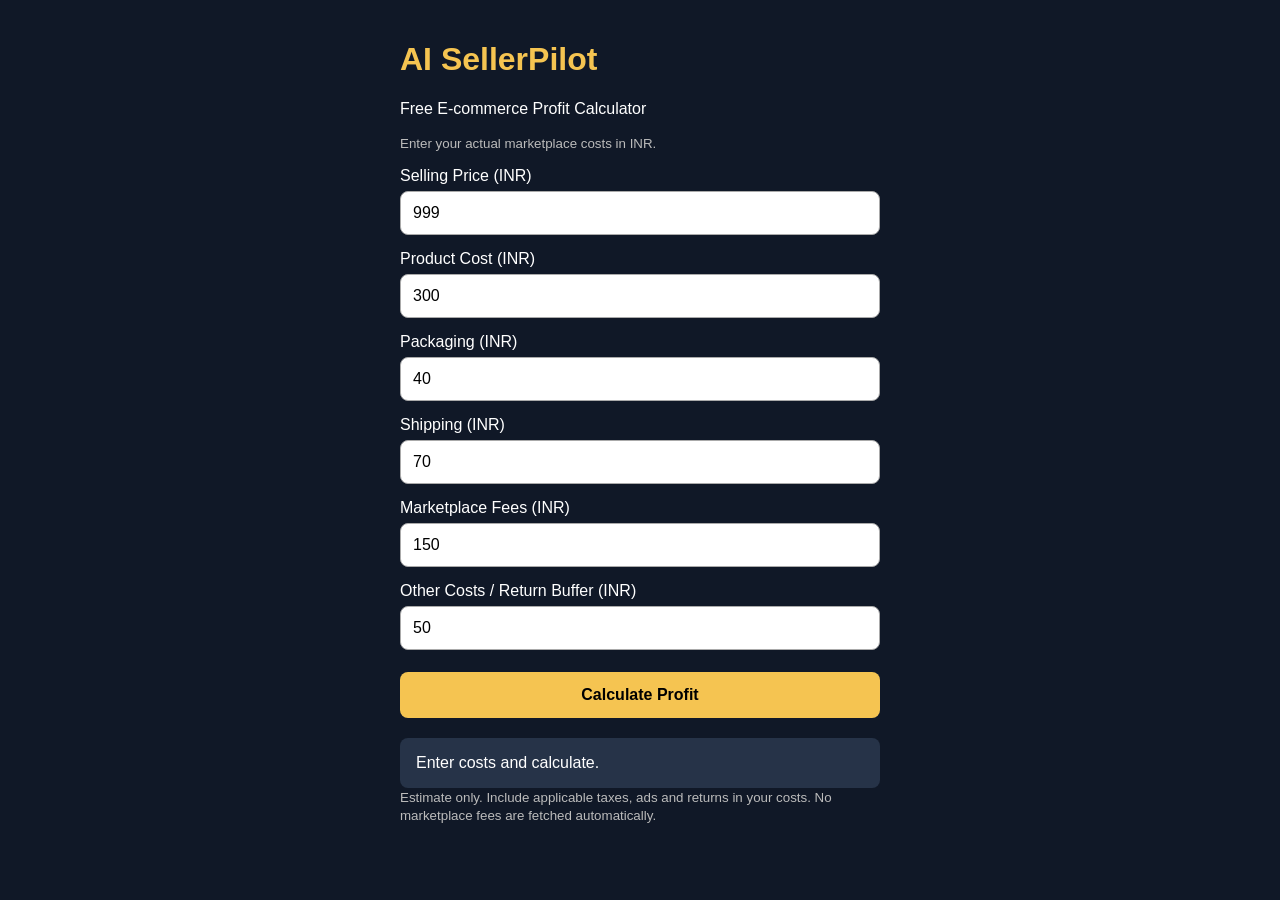
==== index.html @ 840f9409 "Add initial HTML structure for profit calculator" ====
<!DOCTYPE html>
<html lang="en">
<head>
<meta charset="UTF-8">
<meta name="viewport" content="width=device-width, initial-scale=1">
<title>AI SellerPilot - Profit Calculator</title>
<style>
body{font-family:Arial,sans-serif;background:#101827;color:white;margin:0;padding:20px}
main{max-width:480px;margin:auto}
h1{color:#f5c451}
label{display:block;margin-top:15px}
input{width:100%;box-sizing:border-box;padding:12px;margin-top:6px;border-radius:8px;border:1px solid #aaa;font-size:16px}
button{width:100%;padding:14px;margin-top:22px;background:#f5c451;border:0;border-radius:8px;font-weight:bold;font-size:16px}
#result{margin-top:20px;padding:16px;background:#263348;border-radius:8px}
small{color:#bbb}
</style>
</head>
<body>
<main>
<h1>AI SellerPilot</h1>
<p>Free E-commerce Profit Calculator</p>
<small>Enter your actual marketplace costs in INR.</small>
<label>Selling Price (INR)<input id="price" type="number" min="0" value="999"></label>
<label>Product Cost (INR)<input id="cost" type="number" min="0" value="300"></label>
<label>Packaging (INR)<input id="pack" type="number" min="0" value="40"></label>
<label>Shipping (INR)<input id="ship" type="number" min="0" value="70"></label>
<label>Marketplace Fees (INR)<input id="fees" type="number" min="0" value="150"></label>
<label>Other Costs / Return Buffer (INR)<input id="other" type="number" min="0" value="50"></label>
<button onclick="calculate()">Calculate Profit</button>
<div id="result" aria-live="polite">Enter costs and calculate.</div>
<small>Estimate only. Include applicable taxes, ads and returns in your costs. No marketplace fees are fetched automatically.</small>
</main>
<script>
function calculate(){
const ids=['price','cost','pack','ship','fees','other'];
const values=ids.map(id=>Number(document.getElementById(id).value));
if(values.some(v=>!Number.isFinite(v)||v<0)){
document.getElementById('result').textContent='Please enter valid non-negative amounts.';
return;
}
const [price,...costs]=values;
const expenses=costs.reduce((a,b)=>a+b,0);
const profit=price-expenses;
const margin=price>0?(profit/price)*100:0;
document.getElementById('result').textContent='Total Costs: Rs '+expenses.toFixed(2)+' | Net Profit: Rs '+profit.toFixed(2)+' | Margin: '+margin.toFixed(1)+'%';
}
</script>
</body>
</html>
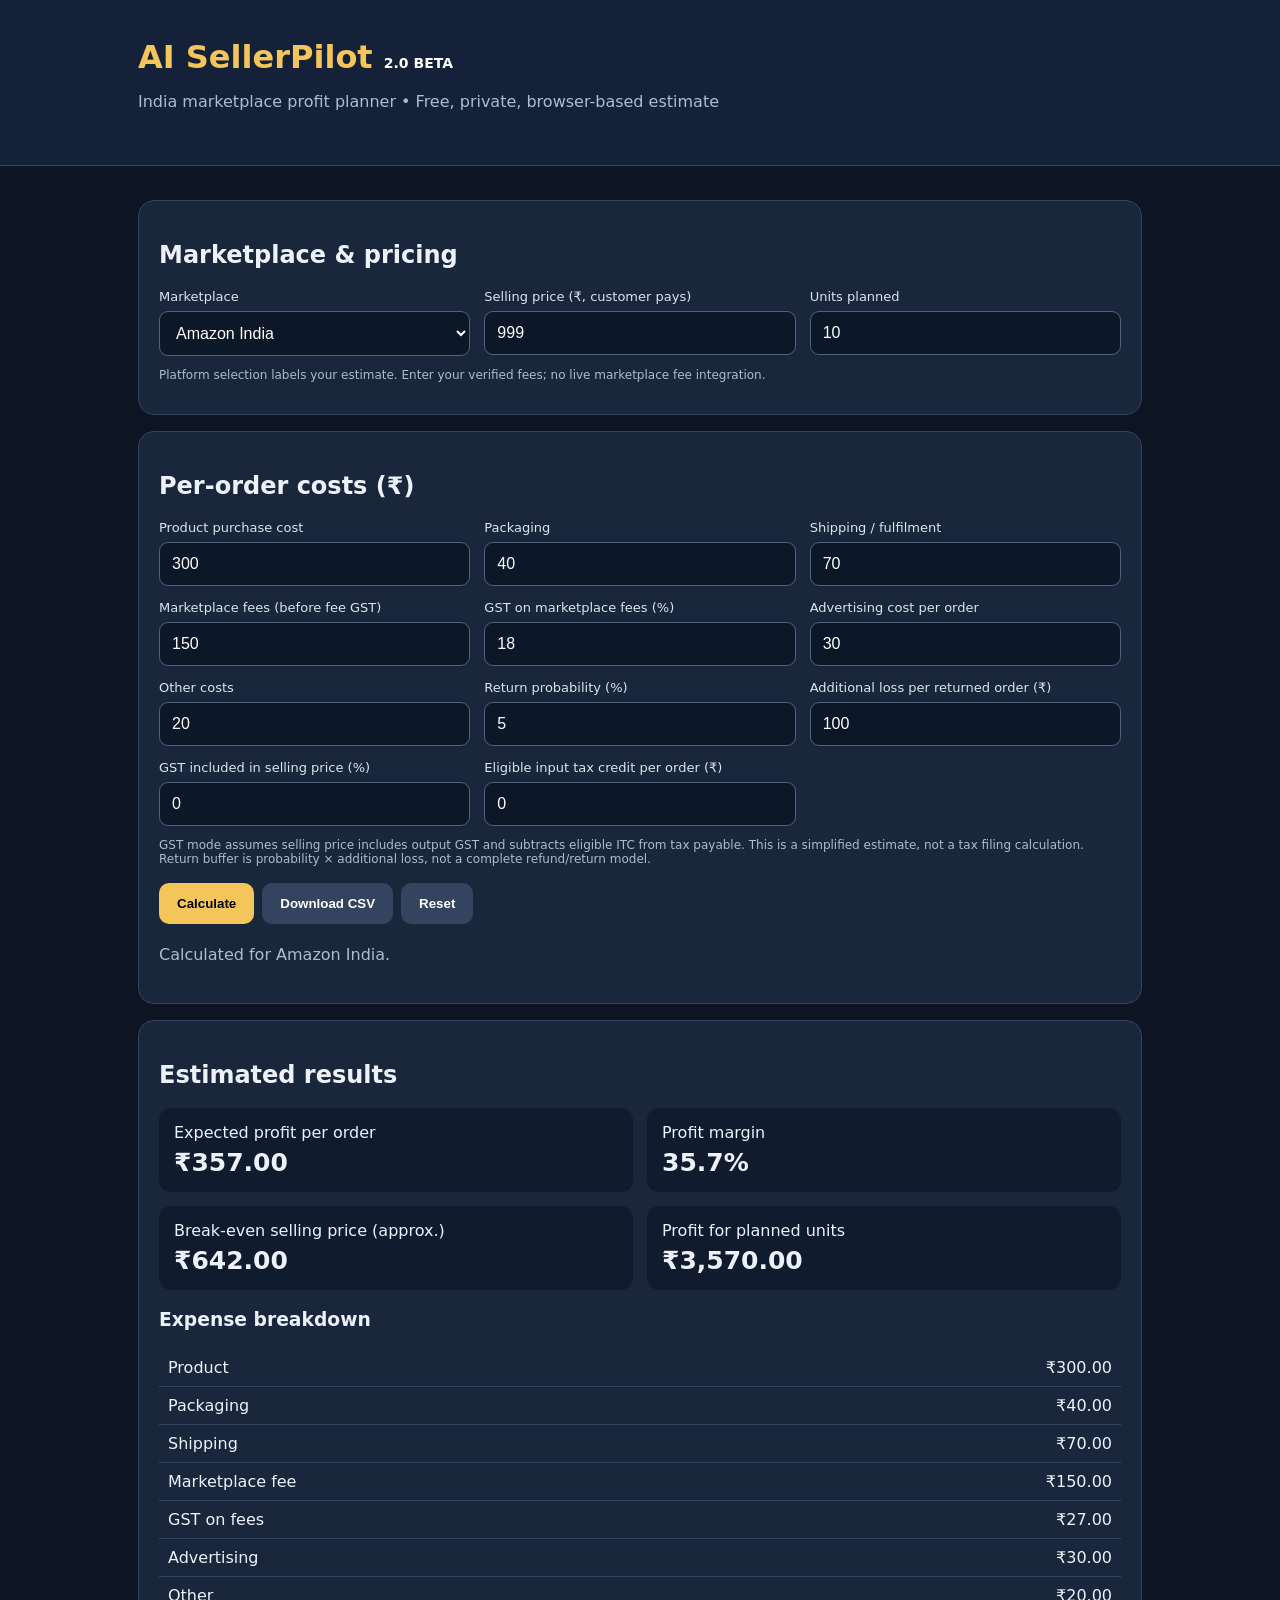
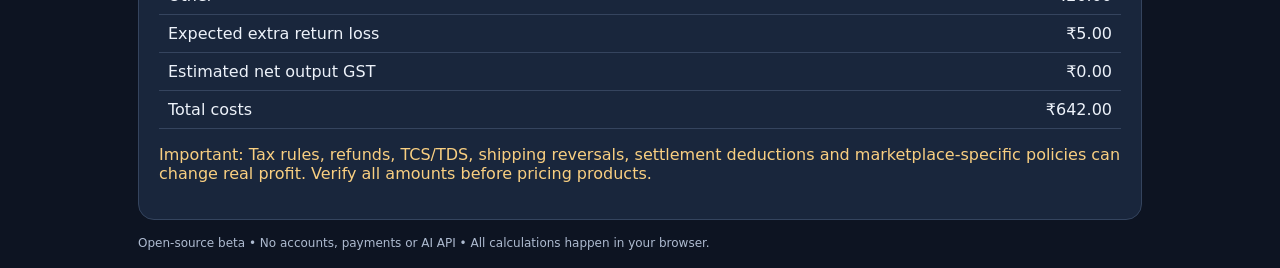
==== commit c934f370: "Add AI SellerPilot 2.0 beta" ====
--- a/index.html
+++ b/index.html
@@ -1,49 +1,7 @@
-<!DOCTYPE html>
-<html lang="en">
-<head>
-<meta charset="UTF-8">
-<meta name="viewport" content="width=device-width, initial-scale=1">
-<title>AI SellerPilot - Profit Calculator</title>
-<style>
-body{font-family:Arial,sans-serif;background:#101827;color:white;margin:0;padding:20px}
-main{max-width:480px;margin:auto}
-h1{color:#f5c451}
-label{display:block;margin-top:15px}
-input{width:100%;box-sizing:border-box;padding:12px;margin-top:6px;border-radius:8px;border:1px solid #aaa;font-size:16px}
-button{width:100%;padding:14px;margin-top:22px;background:#f5c451;border:0;border-radius:8px;font-weight:bold;font-size:16px}
-#result{margin-top:20px;padding:16px;background:#263348;border-radius:8px}
-small{color:#bbb}
-</style>
-</head>
-<body>
-<main>
-<h1>AI SellerPilot</h1>
-<p>Free E-commerce Profit Calculator</p>
-<small>Enter your actual marketplace costs in INR.</small>
-<label>Selling Price (INR)<input id="price" type="number" min="0" value="999"></label>
-<label>Product Cost (INR)<input id="cost" type="number" min="0" value="300"></label>
-<label>Packaging (INR)<input id="pack" type="number" min="0" value="40"></label>
-<label>Shipping (INR)<input id="ship" type="number" min="0" value="70"></label>
-<label>Marketplace Fees (INR)<input id="fees" type="number" min="0" value="150"></label>
-<label>Other Costs / Return Buffer (INR)<input id="other" type="number" min="0" value="50"></label>
-<button onclick="calculate()">Calculate Profit</button>
-<div id="result" aria-live="polite">Enter costs and calculate.</div>
-<small>Estimate only. Include applicable taxes, ads and returns in your costs. No marketplace fees are fetched automatically.</small>
-</main>
-<script>
-function calculate(){
-const ids=['price','cost','pack','ship','fees','other'];
-const values=ids.map(id=>Number(document.getElementById(id).value));
-if(values.some(v=>!Number.isFinite(v)||v<0)){
-document.getElementById('result').textContent='Please enter valid non-negative amounts.';
-return;
-}
-const [price,...costs]=values;
-const expenses=costs.reduce((a,b)=>a+b,0);
-const profit=price-expenses;
-const margin=price>0?(profit/price)*100:0;
-document.getElementById('result').textContent='Total Costs: Rs '+expenses.toFixed(2)+' | Net Profit: Rs '+profit.toFixed(2)+' | Margin: '+margin.toFixed(1)+'%';
-}
-</script>
-</body>
-</html>
+<!doctype html><html lang="en"><head><meta charset="utf-8"><meta name="viewport" content="width=device-width,initial-scale=1"><title>AI SellerPilot 2.0 Beta</title><style>:root{font-family:system-ui,Arial;background:#0d1422;color:#edf2fa}*{box-sizing:border-box}body{margin:0}header{background:#152139;border-bottom:1px solid #35445e;padding:20px}main{max-width:1040px;margin:auto;padding:18px}h1{margin:0;color:#f3c55a}p,small{color:#aebbd0}.grid{display:grid;grid-template-columns:repeat(2,minmax(0,1fr));gap:14px}.panel{background:#19263c;border:1px solid #34445e;border-radius:16px;padding:20px;margin:16px 0}.fields{display:grid;grid-template-columns:repeat(3,minmax(0,1fr));gap:14px}label{font-size:13px;color:#dce4f0}input,select{display:block;width:100%;padding:12px;margin-top:7px;border:1px solid #52627a;border-radius:9px;background:#0c1728;color:white;font-size:16px}button{background:#f3c55a;border:0;border-radius:10px;padding:13px 18px;font-weight:700;cursor:pointer;margin:5px 8px 5px 0}.secondary{background:#34445e;color:white}.metric{padding:15px;background:#101c2e;border-radius:12px}.metric strong{font-size:25px;display:block;margin-top:6px}.warn{color:#f9cf81}.muted{font-size:12px;color:#aebbd0}#status{min-height:22px}table{width:100%;border-collapse:collapse}td{padding:9px;border-bottom:1px solid #35445e}td:last-child{text-align:right}@media(max-width:720px){.fields,.grid{grid-template-columns:1fr}main{padding:12px}.panel{padding:15px}}</style></head><body><header><main><h1>AI SellerPilot <span style="font-size:14px;color:#fff">2.0 BETA</span></h1><p>India marketplace profit planner • Free, private, browser-based estimate</p></main></header><main><section class="panel"><h2>Marketplace & pricing</h2><div class="fields"><label>Marketplace<select id="market"><option>Amazon India</option><option>Flipkart</option><option>Meesho</option><option>Shopify / Own Store</option><option>Other</option></select></label><label>Selling price (₹, customer pays)<input id="price" type="number" min="0" step="0.01" value="999"></label><label>Units planned<input id="units" type="number" min="1" step="1" value="10"></label></div><p class="muted">Platform selection labels your estimate. Enter your verified fees; no live marketplace fee integration.</p></section><section class="panel"><h2>Per-order costs (₹)</h2><div class="fields"><label>Product purchase cost<input id="cost" type="number" min="0" value="300"></label><label>Packaging<input id="pack" type="number" min="0" value="40"></label><label>Shipping / fulfilment<input id="ship" type="number" min="0" value="70"></label><label>Marketplace fees (before fee GST)<input id="fees" type="number" min="0" value="150"></label><label>GST on marketplace fees (%)<input id="feeTax" type="number" min="0" max="100" value="18"></label><label>Advertising cost per order<input id="ads" type="number" min="0" value="30"></label><label>Other costs<input id="other" type="number" min="0" value="20"></label><label>Return probability (%)<input id="returnRate" type="number" min="0" max="100" value="5"></label><label>Additional loss per returned order (₹)<input id="returnLoss" type="number" min="0" value="100"></label><label>GST included in selling price (%)<input id="salesTax" type="number" min="0" max="100" value="0"></label><label>Eligible input tax credit per order (₹)<input id="itc" type="number" min="0" value="0"></label></div><p class="muted">GST mode assumes selling price includes output GST and subtracts eligible ITC from tax payable. This is a simplified estimate, not a tax filing calculation. Return buffer is probability × additional loss, not a complete refund/return model.</p><button id="calc">Calculate</button><button id="csv" class="secondary">Download CSV</button><button id="reset" class="secondary">Reset</button><p id="status" role="status"></p></section><section class="panel"><h2>Estimated results</h2><div class="grid"><div class="metric">Expected profit per order<strong id="profit">—</strong></div><div class="metric">Profit margin<strong id="margin">—</strong></div><div class="metric">Break-even selling price (approx.)<strong id="breakEven">—</strong></div><div class="metric">Profit for planned units<strong id="total">—</strong></div></div><h3>Expense breakdown</h3><table id="details"></table><p class="warn">Important: Tax rules, refunds, TCS/TDS, shipping reversals, settlement deductions and marketplace-specific policies can change real profit. Verify all amounts before pricing products.</p></section><footer class="muted">Open-source beta • No accounts, payments or AI API • All calculations happen in your browser.</footer></main><script>
+const ids=['price','units','cost','pack','ship','fees','feeTax','ads','other','returnRate','returnLoss','salesTax','itc'];let latest=null;
+const rupee=n=>'₹'+n.toLocaleString('en-IN',{minimumFractionDigits:2,maximumFractionDigits:2});
+function calculate(){let v={};for(const id of ids){const el=document.getElementById(id);if(el.value.trim()===''){return error('Fill all fields.')}v[id]=Number(el.value);if(!Number.isFinite(v[id])||v[id]<0){return error('Enter valid non-negative numbers.')}}if(!Number.isInteger(v.units)||v.units<1)return error('Units must be a whole number of at least 1.');for(const id of ['feeTax','returnRate','salesTax'])if(v[id]>100)return error('Percentages cannot exceed 100.');const platform=document.getElementById('market').value;const feeGST=v.fees*v.feeTax/100;const expectedReturn=v.returnRate*v.returnLoss/100;const outputGST=v.price*v.salesTax/(100+v.salesTax);const netTax=Math.max(0,outputGST-v.itc);const expenses=v.cost+v.pack+v.ship+v.fees+feeGST+v.ads+v.other+expectedReturn+netTax;const profit=v.price-expenses;const margin=v.price>0?profit/v.price*100:0;const fixed=v.cost+v.pack+v.ship+v.fees+feeGST+v.ads+v.other+expectedReturn;const netTaxRate=v.salesTax/(100+v.salesTax);const breakEven=Math.max(0,(fixed-v.itc)/(1-netTaxRate));latest={platform,...v,feeGST,expectedReturn,outputGST,netTax,expenses,profit,margin,breakEven,totalProfit:profit*v.units};document.getElementById('profit').textContent=rupee(profit);document.getElementById('margin').textContent=margin.toFixed(1)+'%';document.getElementById('breakEven').textContent=rupee(breakEven);document.getElementById('total').textContent=rupee(profit*v.units);const rows=[['Product',v.cost],['Packaging',v.pack],['Shipping',v.ship],['Marketplace fee',v.fees],['GST on fees',feeGST],['Advertising',v.ads],['Other',v.other],['Expected extra return loss',expectedReturn],['Estimated net output GST',netTax],['Total costs',expenses]];document.getElementById('details').innerHTML=rows.map(([name,num])=>'<tr><td>'+name+'</td><td>'+rupee(num)+'</td></tr>').join('');document.getElementById('status').textContent='Calculated for '+platform+'.';}
+function error(msg){latest=null;document.getElementById('status').textContent=msg;for(const id of ['profit','margin','breakEven','total'])document.getElementById(id).textContent='—';document.getElementById('details').innerHTML='';}
+document.getElementById('calc').onclick=calculate;document.getElementById('csv').onclick=()=>{if(!latest)calculate();if(!latest)return;const rows=[['Metric','Value'],...Object.entries(latest).map(([k,v])=>[k,v])];const csv=rows.map(r=>r.map(x=>'"'+String(x).replaceAll('"','""')+'"').join(',')).join('\r\n');const url=URL.createObjectURL(new Blob([csv],{type:'text/csv;charset=utf-8'}));const a=document.createElement('a');a.href=url;a.download='sellerpilot-profit-estimate.csv';a.click();URL.revokeObjectURL(url)};document.getElementById('reset').onclick=()=>location.reload();calculate();
+</script></body></html>
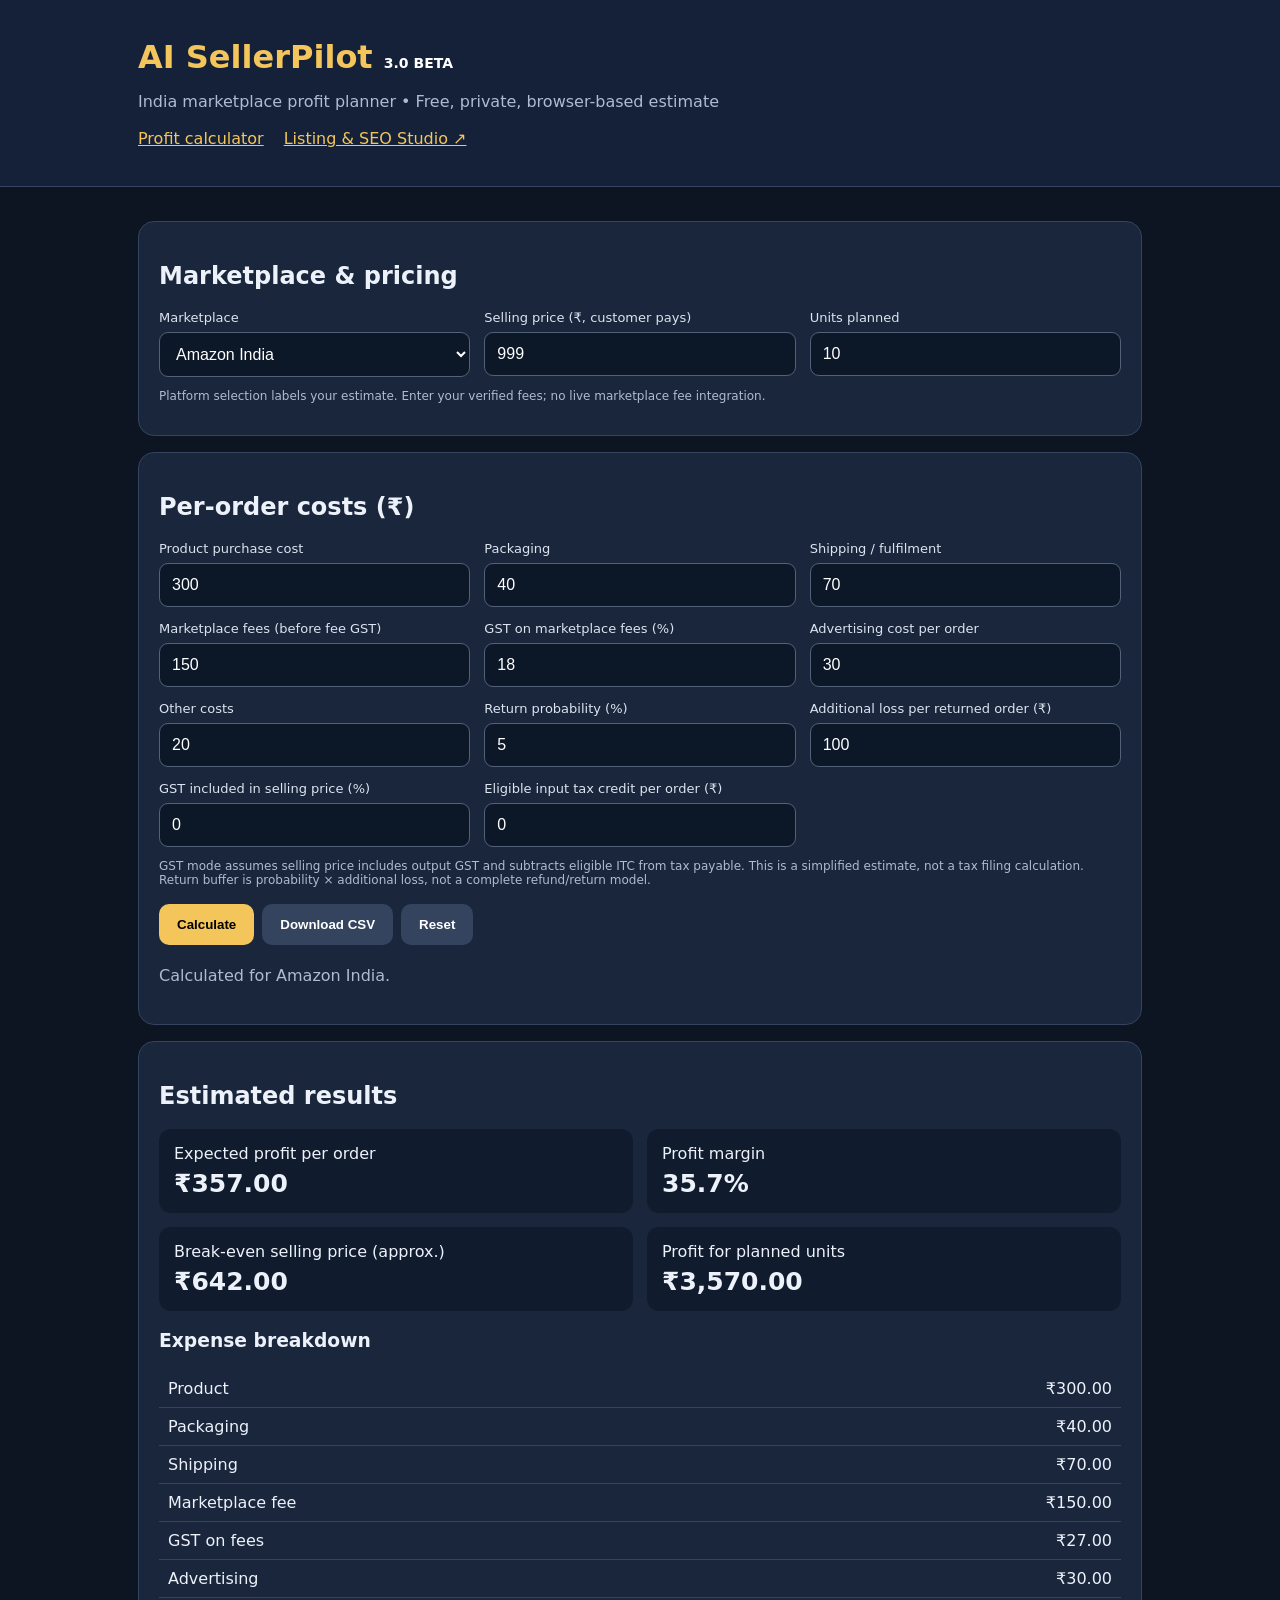
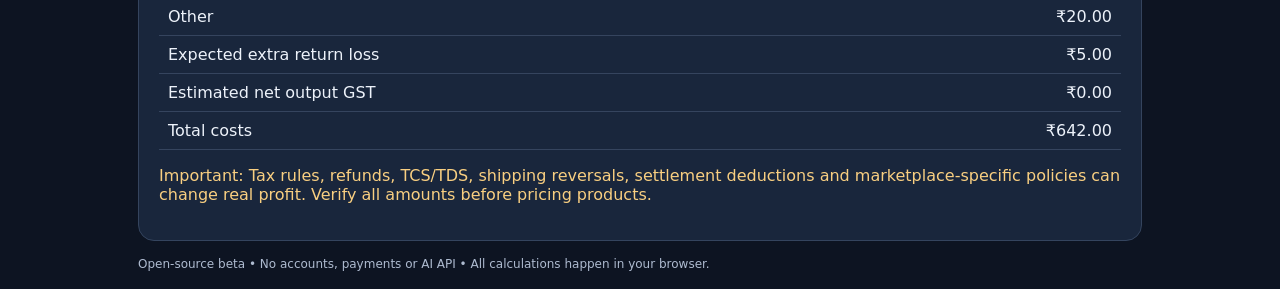
==== commit 6c06c301: "Complete Version 3.0 Listing Studio and fix profit planner Add template-based Amazon India, Flipkart" ====
--- a/index.html
+++ b/index.html
@@ -1,7 +1,7 @@
-<!doctype html><html lang="en"><head><meta charset="utf-8"><meta name="viewport" content="width=device-width,initial-scale=1"><title>AI SellerPilot 2.0 Beta</title><style>:root{font-family:system-ui,Arial;background:#0d1422;color:#edf2fa}*{box-sizing:border-box}body{margin:0}header{background:#152139;border-bottom:1px solid #35445e;padding:20px}main{max-width:1040px;margin:auto;padding:18px}h1{margin:0;color:#f3c55a}p,small{color:#aebbd0}.grid{display:grid;grid-template-columns:repeat(2,minmax(0,1fr));gap:14px}.panel{background:#19263c;border:1px solid #34445e;border-radius:16px;padding:20px;margin:16px 0}.fields{display:grid;grid-template-columns:repeat(3,minmax(0,1fr));gap:14px}label{font-size:13px;color:#dce4f0}input,select{display:block;width:100%;padding:12px;margin-top:7px;border:1px solid #52627a;border-radius:9px;background:#0c1728;color:white;font-size:16px}button{background:#f3c55a;border:0;border-radius:10px;padding:13px 18px;font-weight:700;cursor:pointer;margin:5px 8px 5px 0}.secondary{background:#34445e;color:white}.metric{padding:15px;background:#101c2e;border-radius:12px}.metric strong{font-size:25px;display:block;margin-top:6px}.warn{color:#f9cf81}.muted{font-size:12px;color:#aebbd0}#status{min-height:22px}table{width:100%;border-collapse:collapse}td{padding:9px;border-bottom:1px solid #35445e}td:last-child{text-align:right}@media(max-width:720px){.fields,.grid{grid-template-columns:1fr}main{padding:12px}.panel{padding:15px}}</style></head><body><header><main><h1>AI SellerPilot <span style="font-size:14px;color:#fff">2.0 BETA</span></h1><p>India marketplace profit planner • Free, private, browser-based estimate</p></main></header><main><section class="panel"><h2>Marketplace & pricing</h2><div class="fields"><label>Marketplace<select id="market"><option>Amazon India</option><option>Flipkart</option><option>Meesho</option><option>Shopify / Own Store</option><option>Other</option></select></label><label>Selling price (₹, customer pays)<input id="price" type="number" min="0" step="0.01" value="999"></label><label>Units planned<input id="units" type="number" min="1" step="1" value="10"></label></div><p class="muted">Platform selection labels your estimate. Enter your verified fees; no live marketplace fee integration.</p></section><section class="panel"><h2>Per-order costs (₹)</h2><div class="fields"><label>Product purchase cost<input id="cost" type="number" min="0" value="300"></label><label>Packaging<input id="pack" type="number" min="0" value="40"></label><label>Shipping / fulfilment<input id="ship" type="number" min="0" value="70"></label><label>Marketplace fees (before fee GST)<input id="fees" type="number" min="0" value="150"></label><label>GST on marketplace fees (%)<input id="feeTax" type="number" min="0" max="100" value="18"></label><label>Advertising cost per order<input id="ads" type="number" min="0" value="30"></label><label>Other costs<input id="other" type="number" min="0" value="20"></label><label>Return probability (%)<input id="returnRate" type="number" min="0" max="100" value="5"></label><label>Additional loss per returned order (₹)<input id="returnLoss" type="number" min="0" value="100"></label><label>GST included in selling price (%)<input id="salesTax" type="number" min="0" max="100" value="0"></label><label>Eligible input tax credit per order (₹)<input id="itc" type="number" min="0" value="0"></label></div><p class="muted">GST mode assumes selling price includes output GST and subtracts eligible ITC from tax payable. This is a simplified estimate, not a tax filing calculation. Return buffer is probability × additional loss, not a complete refund/return model.</p><button id="calc">Calculate</button><button id="csv" class="secondary">Download CSV</button><button id="reset" class="secondary">Reset</button><p id="status" role="status"></p></section><section class="panel"><h2>Estimated results</h2><div class="grid"><div class="metric">Expected profit per order<strong id="profit">—</strong></div><div class="metric">Profit margin<strong id="margin">—</strong></div><div class="metric">Break-even selling price (approx.)<strong id="breakEven">—</strong></div><div class="metric">Profit for planned units<strong id="total">—</strong></div></div><h3>Expense breakdown</h3><table id="details"></table><p class="warn">Important: Tax rules, refunds, TCS/TDS, shipping reversals, settlement deductions and marketplace-specific policies can change real profit. Verify all amounts before pricing products.</p></section><footer class="muted">Open-source beta • No accounts, payments or AI API • All calculations happen in your browser.</footer></main><script>
+<!doctype html><html lang="en"><head><meta charset="utf-8"><meta name="viewport" content="width=device-width,initial-scale=1"><title>AI SellerPilot 3.0 • Profit Planner</title><style>:root{font-family:system-ui,Arial;background:#0d1422;color:#edf2fa}*{box-sizing:border-box}body{margin:0}header{background:#152139;border-bottom:1px solid #35445e;padding:20px}main{max-width:1040px;margin:auto;padding:18px}h1{margin:0;color:#f3c55a}p,small{color:#aebbd0}.grid{display:grid;grid-template-columns:repeat(2,minmax(0,1fr));gap:14px}.panel{background:#19263c;border:1px solid #34445e;border-radius:16px;padding:20px;margin:16px 0}.fields{display:grid;grid-template-columns:repeat(3,minmax(0,1fr));gap:14px}label{font-size:13px;color:#dce4f0}input,select{display:block;width:100%;padding:12px;margin-top:7px;border:1px solid #52627a;border-radius:9px;background:#0c1728;color:white;font-size:16px}button{background:#f3c55a;border:0;border-radius:10px;padding:13px 18px;font-weight:700;cursor:pointer;margin:5px 8px 5px 0}.secondary{background:#34445e;color:white}.metric{padding:15px;background:#101c2e;border-radius:12px}.metric strong{font-size:25px;display:block;margin-top:6px}.warn{color:#f9cf81}.muted{font-size:12px;color:#aebbd0}#status{min-height:22px}table{width:100%;border-collapse:collapse}td{padding:9px;border-bottom:1px solid #35445e}td:last-child{text-align:right}@media(max-width:720px){.fields,.grid{grid-template-columns:1fr}main{padding:12px}.panel{padding:15px}}a{color:#f3c55a}.workspace-nav{display:flex;gap:20px;flex-wrap:wrap;margin-top:18px}input:focus-visible,button:focus-visible,a:focus-visible,select:focus-visible{outline:3px solid #85bbff;outline-offset:3px}.metric strong{overflow-wrap:anywhere}</style></head><body><header><main><h1>AI SellerPilot <span style="font-size:14px;color:#fff">3.0 BETA</span></h1><p>India marketplace profit planner • Free, private, browser-based estimate</p><nav class="workspace-nav" aria-label="Main navigation"><a href="index.html" aria-current="page">Profit calculator</a><a href="listing.html">Listing & SEO Studio ↗</a></nav></main></header><main><section class="panel"><h2>Marketplace & pricing</h2><div class="fields"><label>Marketplace<select id="market"><option>Amazon India</option><option>Flipkart</option><option>Meesho</option><option>Shopify / Own Store</option><option>Other</option></select></label><label>Selling price (₹, customer pays)<input id="price" type="number" min="0" step="0.01" value="999"></label><label>Units planned<input id="units" type="number" min="1" step="1" value="10"></label></div><p class="muted">Platform selection labels your estimate. Enter your verified fees; no live marketplace fee integration.</p></section><section class="panel"><h2>Per-order costs (₹)</h2><div class="fields"><label>Product purchase cost<input id="cost" type="number" min="0" value="300"></label><label>Packaging<input id="pack" type="number" min="0" value="40"></label><label>Shipping / fulfilment<input id="ship" type="number" min="0" value="70"></label><label>Marketplace fees (before fee GST)<input id="fees" type="number" min="0" value="150"></label><label>GST on marketplace fees (%)<input id="feeTax" type="number" min="0" max="100" value="18"></label><label>Advertising cost per order<input id="ads" type="number" min="0" value="30"></label><label>Other costs<input id="other" type="number" min="0" value="20"></label><label>Return probability (%)<input id="returnRate" type="number" min="0" max="100" value="5"></label><label>Additional loss per returned order (₹)<input id="returnLoss" type="number" min="0" value="100"></label><label>GST included in selling price (%)<input id="salesTax" type="number" min="0" max="100" value="0"></label><label>Eligible input tax credit per order (₹)<input id="itc" type="number" min="0" value="0"></label></div><p class="muted">GST mode assumes selling price includes output GST and subtracts eligible ITC from tax payable. This is a simplified estimate, not a tax filing calculation. Return buffer is probability × additional loss, not a complete refund/return model.</p><button id="calc">Calculate</button><button id="csv" class="secondary">Download CSV</button><button id="reset" class="secondary">Reset</button><p id="status" role="status"></p></section><section class="panel"><h2>Estimated results</h2><div class="grid"><div class="metric">Expected profit per order<strong id="profit">—</strong></div><div class="metric">Profit margin<strong id="margin">—</strong></div><div class="metric">Break-even selling price (approx.)<strong id="breakEven">—</strong></div><div class="metric">Profit for planned units<strong id="total">—</strong></div></div><h3>Expense breakdown</h3><table id="details"></table><p class="warn">Important: Tax rules, refunds, TCS/TDS, shipping reversals, settlement deductions and marketplace-specific policies can change real profit. Verify all amounts before pricing products.</p></section><footer class="muted">Open-source beta • No accounts, payments or AI API • All calculations happen in your browser.</footer></main><script>
 const ids=['price','units','cost','pack','ship','fees','feeTax','ads','other','returnRate','returnLoss','salesTax','itc'];let latest=null;
 const rupee=n=>'₹'+n.toLocaleString('en-IN',{minimumFractionDigits:2,maximumFractionDigits:2});
-function calculate(){let v={};for(const id of ids){const el=document.getElementById(id);if(el.value.trim()===''){return error('Fill all fields.')}v[id]=Number(el.value);if(!Number.isFinite(v[id])||v[id]<0){return error('Enter valid non-negative numbers.')}}if(!Number.isInteger(v.units)||v.units<1)return error('Units must be a whole number of at least 1.');for(const id of ['feeTax','returnRate','salesTax'])if(v[id]>100)return error('Percentages cannot exceed 100.');const platform=document.getElementById('market').value;const feeGST=v.fees*v.feeTax/100;const expectedReturn=v.returnRate*v.returnLoss/100;const outputGST=v.price*v.salesTax/(100+v.salesTax);const netTax=Math.max(0,outputGST-v.itc);const expenses=v.cost+v.pack+v.ship+v.fees+feeGST+v.ads+v.other+expectedReturn+netTax;const profit=v.price-expenses;const margin=v.price>0?profit/v.price*100:0;const fixed=v.cost+v.pack+v.ship+v.fees+feeGST+v.ads+v.other+expectedReturn;const netTaxRate=v.salesTax/(100+v.salesTax);const breakEven=Math.max(0,(fixed-v.itc)/(1-netTaxRate));latest={platform,...v,feeGST,expectedReturn,outputGST,netTax,expenses,profit,margin,breakEven,totalProfit:profit*v.units};document.getElementById('profit').textContent=rupee(profit);document.getElementById('margin').textContent=margin.toFixed(1)+'%';document.getElementById('breakEven').textContent=rupee(breakEven);document.getElementById('total').textContent=rupee(profit*v.units);const rows=[['Product',v.cost],['Packaging',v.pack],['Shipping',v.ship],['Marketplace fee',v.fees],['GST on fees',feeGST],['Advertising',v.ads],['Other',v.other],['Expected extra return loss',expectedReturn],['Estimated net output GST',netTax],['Total costs',expenses]];document.getElementById('details').innerHTML=rows.map(([name,num])=>'<tr><td>'+name+'</td><td>'+rupee(num)+'</td></tr>').join('');document.getElementById('status').textContent='Calculated for '+platform+'.';}
+function calculate(){let v={};for(const id of ids){const el=document.getElementById(id);if(el.value.trim()===''){return error('Fill all fields.')}v[id]=Number(el.value);if(!Number.isFinite(v[id])||v[id]<0||v[id]>1e12){return error('Enter valid non-negative numbers, at most 1 trillion.')}}if(!Number.isInteger(v.units)||v.units<1)return error('Units must be a whole number of at least 1.');for(const id of ['feeTax','returnRate','salesTax'])if(v[id]>100)return error('Percentages cannot exceed 100.');const platform=document.getElementById('market').value;const feeGST=v.fees*v.feeTax/100;const expectedReturn=v.returnRate*v.returnLoss/100;const outputGST=v.price*v.salesTax/(100+v.salesTax);const netTax=Math.max(0,outputGST-v.itc);const expenses=v.cost+v.pack+v.ship+v.fees+feeGST+v.ads+v.other+expectedReturn+netTax;const profit=v.price-expenses;const margin=v.price>0?profit/v.price*100:0;const fixed=v.cost+v.pack+v.ship+v.fees+feeGST+v.ads+v.other+expectedReturn;const netTaxRate=v.salesTax/(100+v.salesTax);const breakEven=Math.max(fixed,(fixed-v.itc)/(1-netTaxRate));latest={platform,...v,feeGST,expectedReturn,outputGST,netTax,expenses,profit,margin,breakEven,totalProfit:profit*v.units};document.getElementById('profit').textContent=rupee(profit);document.getElementById('margin').textContent=margin.toFixed(1)+'%';document.getElementById('breakEven').textContent=rupee(breakEven);document.getElementById('total').textContent=rupee(profit*v.units);const rows=[['Product',v.cost],['Packaging',v.pack],['Shipping',v.ship],['Marketplace fee',v.fees],['GST on fees',feeGST],['Advertising',v.ads],['Other',v.other],['Expected extra return loss',expectedReturn],['Estimated net output GST',netTax],['Total costs',expenses]];document.getElementById('details').innerHTML=rows.map(([name,num])=>'<tr><td>'+name+'</td><td>'+rupee(num)+'</td></tr>').join('');document.getElementById('status').textContent='Calculated for '+platform+'.';}
 function error(msg){latest=null;document.getElementById('status').textContent=msg;for(const id of ['profit','margin','breakEven','total'])document.getElementById(id).textContent='—';document.getElementById('details').innerHTML='';}
-document.getElementById('calc').onclick=calculate;document.getElementById('csv').onclick=()=>{if(!latest)calculate();if(!latest)return;const rows=[['Metric','Value'],...Object.entries(latest).map(([k,v])=>[k,v])];const csv=rows.map(r=>r.map(x=>'"'+String(x).replaceAll('"','""')+'"').join(',')).join('\r\n');const url=URL.createObjectURL(new Blob([csv],{type:'text/csv;charset=utf-8'}));const a=document.createElement('a');a.href=url;a.download='sellerpilot-profit-estimate.csv';a.click();URL.revokeObjectURL(url)};document.getElementById('reset').onclick=()=>location.reload();calculate();
+for(const id of [...ids,'market'])document.getElementById(id).addEventListener('input',()=>error('Inputs changed. Calculate again.'));document.getElementById('calc').onclick=calculate;document.getElementById('csv').onclick=()=>{calculate();if(!latest)return;const rows=[['Metric','Value'],...Object.entries(latest).map(([k,v])=>[k,v])];const csv=rows.map(r=>r.map(x=>'"'+String(x).replaceAll('"','""')+'"').join(',')).join('\r\n');const url=URL.createObjectURL(new Blob([csv],{type:'text/csv;charset=utf-8'}));const a=document.createElement('a');a.href=url;a.download='sellerpilot-profit-estimate.csv';a.click();setTimeout(()=>URL.revokeObjectURL(url),1000)};document.getElementById('reset').onclick=()=>location.reload();calculate();
 </script></body></html>
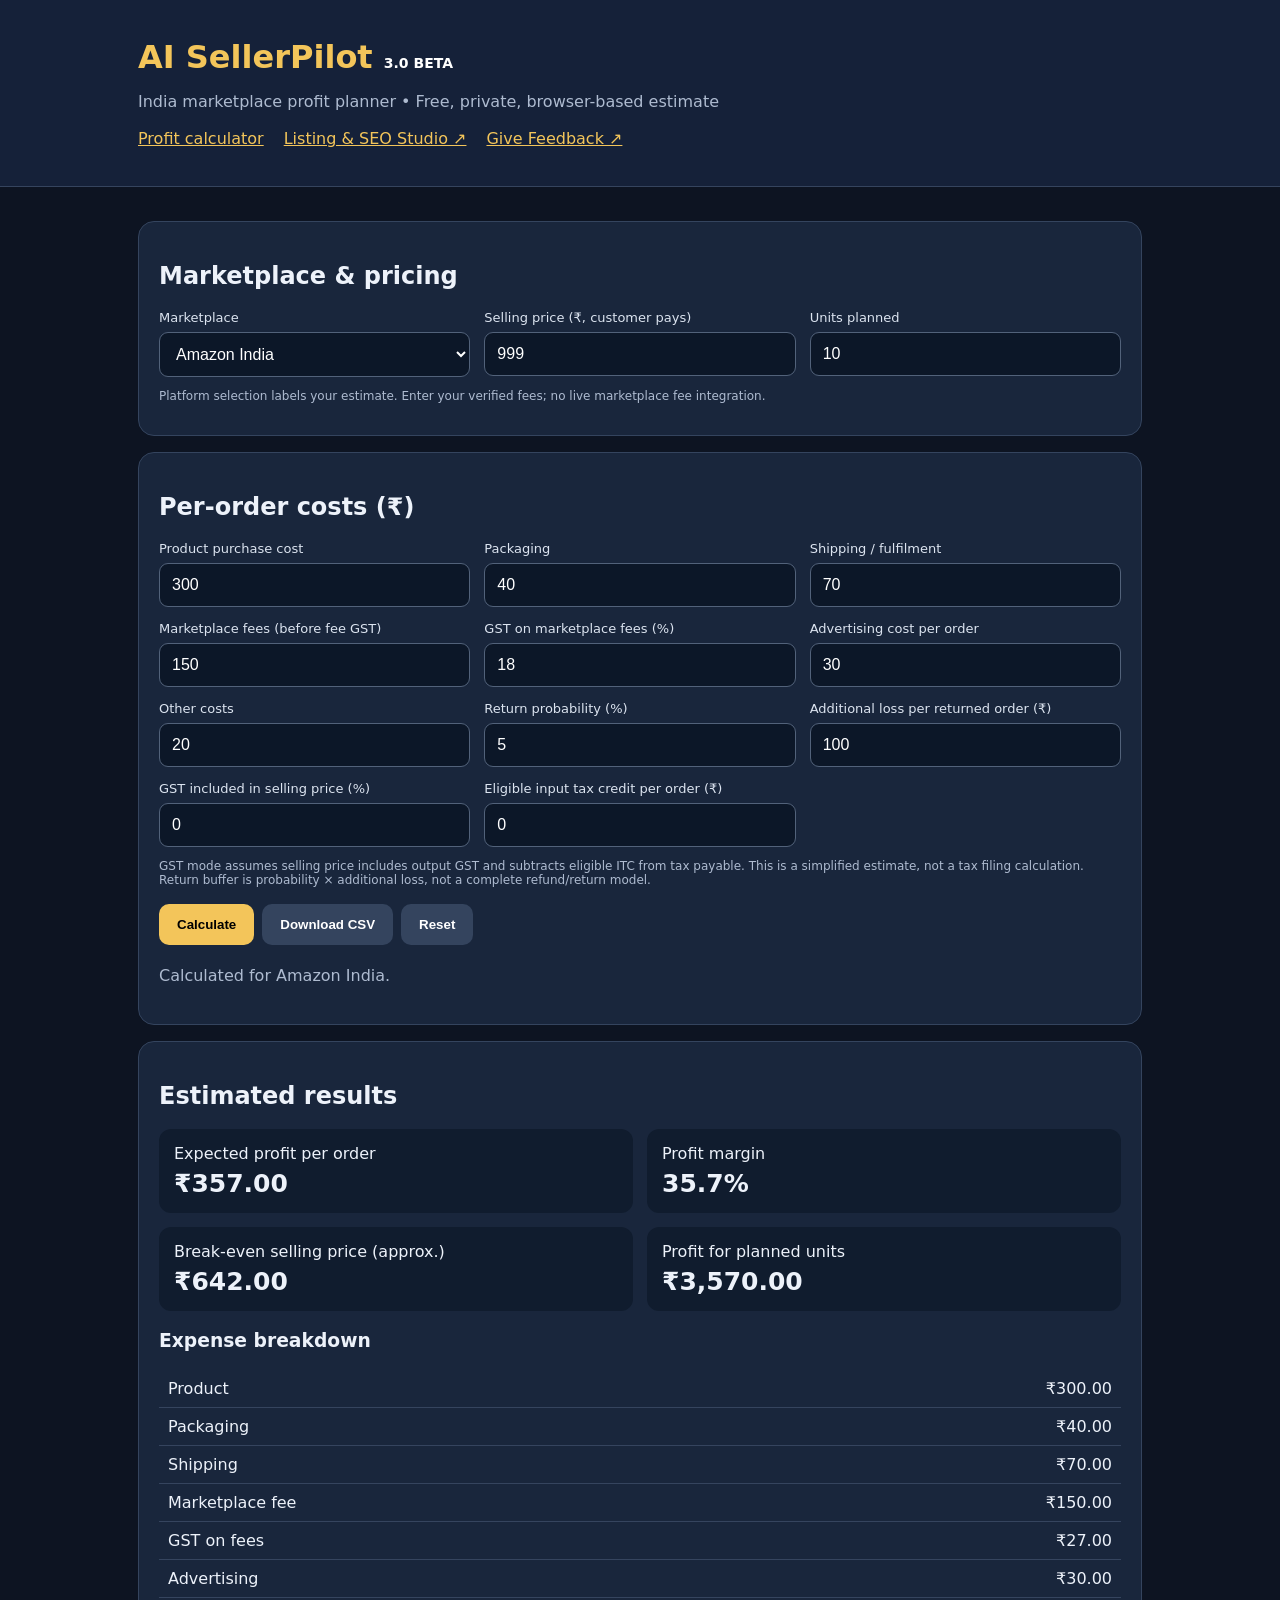
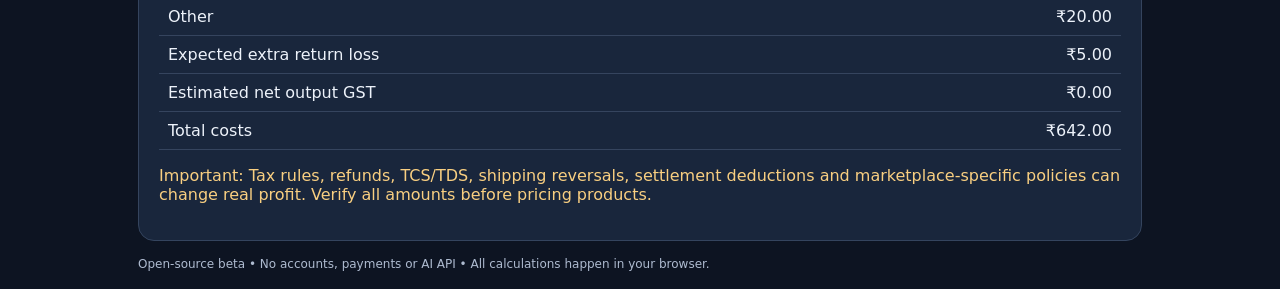
==== commit ae92c066: "Add accessible feedback form link to index.html" ====
--- a/index.html
+++ b/index.html
@@ -1,7 +1,9 @@
-<!doctype html><html lang="en"><head><meta charset="utf-8"><meta name="viewport" content="width=device-width,initial-scale=1"><title>AI SellerPilot 3.0 • Profit Planner</title><style>:root{font-family:system-ui,Arial;background:#0d1422;color:#edf2fa}*{box-sizing:border-box}body{margin:0}header{background:#152139;border-bottom:1px solid #35445e;padding:20px}main{max-width:1040px;margin:auto;padding:18px}h1{margin:0;color:#f3c55a}p,small{color:#aebbd0}.grid{display:grid;grid-template-columns:repeat(2,minmax(0,1fr));gap:14px}.panel{background:#19263c;border:1px solid #34445e;border-radius:16px;padding:20px;margin:16px 0}.fields{display:grid;grid-template-columns:repeat(3,minmax(0,1fr));gap:14px}label{font-size:13px;color:#dce4f0}input,select{display:block;width:100%;padding:12px;margin-top:7px;border:1px solid #52627a;border-radius:9px;background:#0c1728;color:white;font-size:16px}button{background:#f3c55a;border:0;border-radius:10px;padding:13px 18px;font-weight:700;cursor:pointer;margin:5px 8px 5px 0}.secondary{background:#34445e;color:white}.metric{padding:15px;background:#101c2e;border-radius:12px}.metric strong{font-size:25px;display:block;margin-top:6px}.warn{color:#f9cf81}.muted{font-size:12px;color:#aebbd0}#status{min-height:22px}table{width:100%;border-collapse:collapse}td{padding:9px;border-bottom:1px solid #35445e}td:last-child{text-align:right}@media(max-width:720px){.fields,.grid{grid-template-columns:1fr}main{padding:12px}.panel{padding:15px}}a{color:#f3c55a}.workspace-nav{display:flex;gap:20px;flex-wrap:wrap;margin-top:18px}input:focus-visible,button:focus-visible,a:focus-visible,select:focus-visible{outline:3px solid #85bbff;outline-offset:3px}.metric strong{overflow-wrap:anywhere}</style></head><body><header><main><h1>AI SellerPilot <span style="font-size:14px;color:#fff">3.0 BETA</span></h1><p>India marketplace profit planner • Free, private, browser-based estimate</p><nav class="workspace-nav" aria-label="Main navigation"><a href="index.html" aria-current="page">Profit calculator</a><a href="listing.html">Listing & SEO Studio ↗</a></nav></main></header><main><section class="panel"><h2>Marketplace & pricing</h2><div class="fields"><label>Marketplace<select id="market"><option>Amazon India</option><option>Flipkart</option><option>Meesho</option><option>Shopify / Own Store</option><option>Other</option></select></label><label>Selling price (₹, customer pays)<input id="price" type="number" min="0" step="0.01" value="999"></label><label>Units planned<input id="units" type="number" min="1" step="1" value="10"></label></div><p class="muted">Platform selection labels your estimate. Enter your verified fees; no live marketplace fee integration.</p></section><section class="panel"><h2>Per-order costs (₹)</h2><div class="fields"><label>Product purchase cost<input id="cost" type="number" min="0" value="300"></label><label>Packaging<input id="pack" type="number" min="0" value="40"></label><label>Shipping / fulfilment<input id="ship" type="number" min="0" value="70"></label><label>Marketplace fees (before fee GST)<input id="fees" type="number" min="0" value="150"></label><label>GST on marketplace fees (%)<input id="feeTax" type="number" min="0" max="100" value="18"></label><label>Advertising cost per order<input id="ads" type="number" min="0" value="30"></label><label>Other costs<input id="other" type="number" min="0" value="20"></label><label>Return probability (%)<input id="returnRate" type="number" min="0" max="100" value="5"></label><label>Additional loss per returned order (₹)<input id="returnLoss" type="number" min="0" value="100"></label><label>GST included in selling price (%)<input id="salesTax" type="number" min="0" max="100" value="0"></label><label>Eligible input tax credit per order (₹)<input id="itc" type="number" min="0" value="0"></label></div><p class="muted">GST mode assumes selling price includes output GST and subtracts eligible ITC from tax payable. This is a simplified estimate, not a tax filing calculation. Return buffer is probability × additional loss, not a complete refund/return model.</p><button id="calc">Calculate</button><button id="csv" class="secondary">Download CSV</button><button id="reset" class="secondary">Reset</button><p id="status" role="status"></p></section><section class="panel"><h2>Estimated results</h2><div class="grid"><div class="metric">Expected profit per order<strong id="profit">—</strong></div><div class="metric">Profit margin<strong id="margin">—</strong></div><div class="metric">Break-even selling price (approx.)<strong id="breakEven">—</strong></div><div class="metric">Profit for planned units<strong id="total">—</strong></div></div><h3>Expense breakdown</h3><table id="details"></table><p class="warn">Important: Tax rules, refunds, TCS/TDS, shipping reversals, settlement deductions and marketplace-specific policies can change real profit. Verify all amounts before pricing products.</p></section><footer class="muted">Open-source beta • No accounts, payments or AI API • All calculations happen in your browser.</footer></main><script>
+<!doctype html><html lang="en"><head><meta charset="utf-8"><meta name="viewport" content="width=device-width,initial-scale=1"><title>AI SellerPilot 3.0 • Profit Planner</title><style>:root{font-family:system-ui,Arial;background:#0d1422;color:#edf2fa}*{box-sizing:border-box}body{margin:0}header{background:#152139;border-bottom:1px solid #35445e;padding:20px}main{max-width:1040px;margin:auto;padding:18px}h1{margin:0;color:#f3c55a}p,small{color:#aebbd0}.grid{display:grid;grid-template-columns:repeat(2,minmax(0,1fr));gap:14px}.panel{background:#19263c;border:1px solid #34445e;border-radius:16px;padding:20px;margin:16px 0}.fields{display:grid;grid-template-columns:repeat(3,minmax(0,1fr));gap:14px}label{font-size:13px;color:#dce4f0}input,select{display:block;width:100%;padding:12px;margin-top:7px;border:1px solid #52627a;border-radius:9px;background:#0c1728;color:white;font-size:16px}button{background:#f3c55a;border:0;border-radius:10px;padding:13px 18px;font-weight:700;cursor:pointer;margin:5px 8px 5px 0}.secondary{background:#34445e;color:white}.metric{padding:15px;background:#101c2e;border-radius:12px}.metric strong{font-size:25px;display:block;margin-top:6px}.warn{color:#f9cf81}.muted{font-size:12px;color:#aebbd0}#status{min-height:22px}table{width:100%;border-collapse:collapse}td{padding:9px;border-bottom:1px solid #35445e}td:last-child{text-align:right}@media(max-width:720px){.fields,.grid{grid-template-columns:1fr}main{padding:12px}.panel{padding:15px}}a{color:#f3c55a}.workspace-nav{display:flex;gap:20px;flex-wrap:wrap;margin-top:18px}input:focus-visible,button:focus-visible,a:focus-visible,select:focus-visible{outline:3px solid #85bbff;outline-offset:3px}.metric strong{overflow-wrap:anywhere}</style></head><body><header><main><h1>AI SellerPilot <span style="font-size:14px;color:#fff">3.0 BETA</span></h1><p>India marketplace profit planner • Free, private, browser-based estimate</p><nav class="workspace-nav" aria-label="Main navigation"><a href="index.html" aria-current="page">Profit calculator</a><a href="listing.html">Listing & SEO Studio ↗</a><a href="https://docs.google.com/forms/d/e/1FAIpQLSeM1rBS4YeqHD3VyHbS-gMjqbxgYlLzSdxD7QoHNA4dIBgzLw/viewform?usp=header" target="_blank" rel="noopener noreferrer" aria-label="Give feedback on AI SellerPilot (opens in a new tab)">Give Feedback ↗</a></nav></main></header><main><section class="panel"><h2>Marketplace & pricing</h2><div class="fields"><label>Marketplace<select id="market"><option>Amazon India</option><option>Flipkart</option><option>Meesho</option><option>Shopify / Own Store</option><option>Other</option></select></label><label>Selling price (₹, customer pays)<input id="price" type="number" min="0" step="0.01" value="999"></label><label>Units planned<input id="units" type="number" min="1" step="1" value="10"></label></div><p class="muted">Platform selection labels your estimate. Enter your verified fees; no live marketplace fee integration.</p></section><section class="panel"><h2>Per-order costs (₹)</h2><div class="fields"><label>Product purchase cost<input id="cost" type="number" min="0" value="300"></label><label>Packaging<input id="pack" type="number" min="0" value="40"></label><label>Shipping / fulfilment<input id="ship" type="number" min="0" value="70"></label><label>Marketplace fees (before fee GST)<input id="fees" type="number" min="0" value="150"></label><label>GST on marketplace fees (%)<input id="feeTax" type="number" min="0" max="100" value="18"></label><label>Advertising cost per order<input id="ads" type="number" min="0" value="30"></label><label>Other costs<input id="other" type="number" min="0" value="20"></label><label>Return probability (%)<input id="returnRate" type="number" min="0" max="100" value="5"></label><label>Additional loss per returned order (₹)<input id="returnLoss" type="number" min="0" value="100"></label><label>GST included in selling price (%)<input id="salesTax" type="number" min="0" max="100" value="0"></label><label>Eligible input tax credit per order (₹)<input id="itc" type="number" min="0" value="0"></label></div><p class="muted">GST mode assumes selling price includes output GST and subtracts eligible ITC from tax payable. This is a simplified estimate, not a tax filing calculation. Return buffer is probability × additional loss, not a complete refund/return model.</p><button id="calc">Calculate</button><button id="csv" class="secondary">Download CSV</button><button id="reset" class="secondary">Reset</button><p id="status" role="status"></p></section><section class="panel"><h2>Estimated results</h2><div class="grid"><div class="metric">Expected profit per order<strong id="profit">—</strong></div><div class="metric">Profit margin<strong id="margin">—</strong></div><div class="metric">Break-even selling price (approx.)<strong id="breakEven">—</strong></div><div class="metric">Profit for planned units<strong id="total">—</strong></div></div><h3>Expense breakdown</h3><table id="details"></table><p class="warn">Important: Tax rules, refunds, TCS/TDS, shipping reversals, settlement deductions and marketplace-specific policies can change real profit. Verify all amounts before pricing products.</p></section><footer class="muted">Open-source beta • No accounts, payments or AI API • All calculations happen in your browser.</footer></main><script>
 const ids=['price','units','cost','pack','ship','fees','feeTax','ads','other','returnRate','returnLoss','salesTax','itc'];let latest=null;
 const rupee=n=>'₹'+n.toLocaleString('en-IN',{minimumFractionDigits:2,maximumFractionDigits:2});
 function calculate(){let v={};for(const id of ids){const el=document.getElementById(id);if(el.value.trim()===''){return error('Fill all fields.')}v[id]=Number(el.value);if(!Number.isFinite(v[id])||v[id]<0||v[id]>1e12){return error('Enter valid non-negative numbers, at most 1 trillion.')}}if(!Number.isInteger(v.units)||v.units<1)return error('Units must be a whole number of at least 1.');for(const id of ['feeTax','returnRate','salesTax'])if(v[id]>100)return error('Percentages cannot exceed 100.');const platform=document.getElementById('market').value;const feeGST=v.fees*v.feeTax/100;const expectedReturn=v.returnRate*v.returnLoss/100;const outputGST=v.price*v.salesTax/(100+v.salesTax);const netTax=Math.max(0,outputGST-v.itc);const expenses=v.cost+v.pack+v.ship+v.fees+feeGST+v.ads+v.other+expectedReturn+netTax;const profit=v.price-expenses;const margin=v.price>0?profit/v.price*100:0;const fixed=v.cost+v.pack+v.ship+v.fees+feeGST+v.ads+v.other+expectedReturn;const netTaxRate=v.salesTax/(100+v.salesTax);const breakEven=Math.max(fixed,(fixed-v.itc)/(1-netTaxRate));latest={platform,...v,feeGST,expectedReturn,outputGST,netTax,expenses,profit,margin,breakEven,totalProfit:profit*v.units};document.getElementById('profit').textContent=rupee(profit);document.getElementById('margin').textContent=margin.toFixed(1)+'%';document.getElementById('breakEven').textContent=rupee(breakEven);document.getElementById('total').textContent=rupee(profit*v.units);const rows=[['Product',v.cost],['Packaging',v.pack],['Shipping',v.ship],['Marketplace fee',v.fees],['GST on fees',feeGST],['Advertising',v.ads],['Other',v.other],['Expected extra return loss',expectedReturn],['Estimated net output GST',netTax],['Total costs',expenses]];document.getElementById('details').innerHTML=rows.map(([name,num])=>'<tr><td>'+name+'</td><td>'+rupee(num)+'</td></tr>').join('');document.getElementById('status').textContent='Calculated for '+platform+'.';}
 function error(msg){latest=null;document.getElementById('status').textContent=msg;for(const id of ['profit','margin','breakEven','total'])document.getElementById(id).textContent='—';document.getElementById('details').innerHTML='';}
 for(const id of [...ids,'market'])document.getElementById(id).addEventListener('input',()=>error('Inputs changed. Calculate again.'));document.getElementById('calc').onclick=calculate;document.getElementById('csv').onclick=()=>{calculate();if(!latest)return;const rows=[['Metric','Value'],...Object.entries(latest).map(([k,v])=>[k,v])];const csv=rows.map(r=>r.map(x=>'"'+String(x).replaceAll('"','""')+'"').join(',')).join('\r\n');const url=URL.createObjectURL(new Blob([csv],{type:'text/csv;charset=utf-8'}));const a=document.createElement('a');a.href=url;a.download='sellerpilot-profit-estimate.csv';a.click();setTimeout(()=>URL.revokeObjectURL(url),1000)};document.getElementById('reset').onclick=()=>location.reload();calculate();
-</script></body></html>
+</script>
+<!-- Cloudflare Web Analytics --><script type='module' src='https://static.cloudflareinsights.com/beacon.min.js' data-cf-beacon='{"token": "111fe0dea0d74cd58965f641d86ca739"}'></script><!-- End Cloudflare Web Analytics -->
+</body></html>
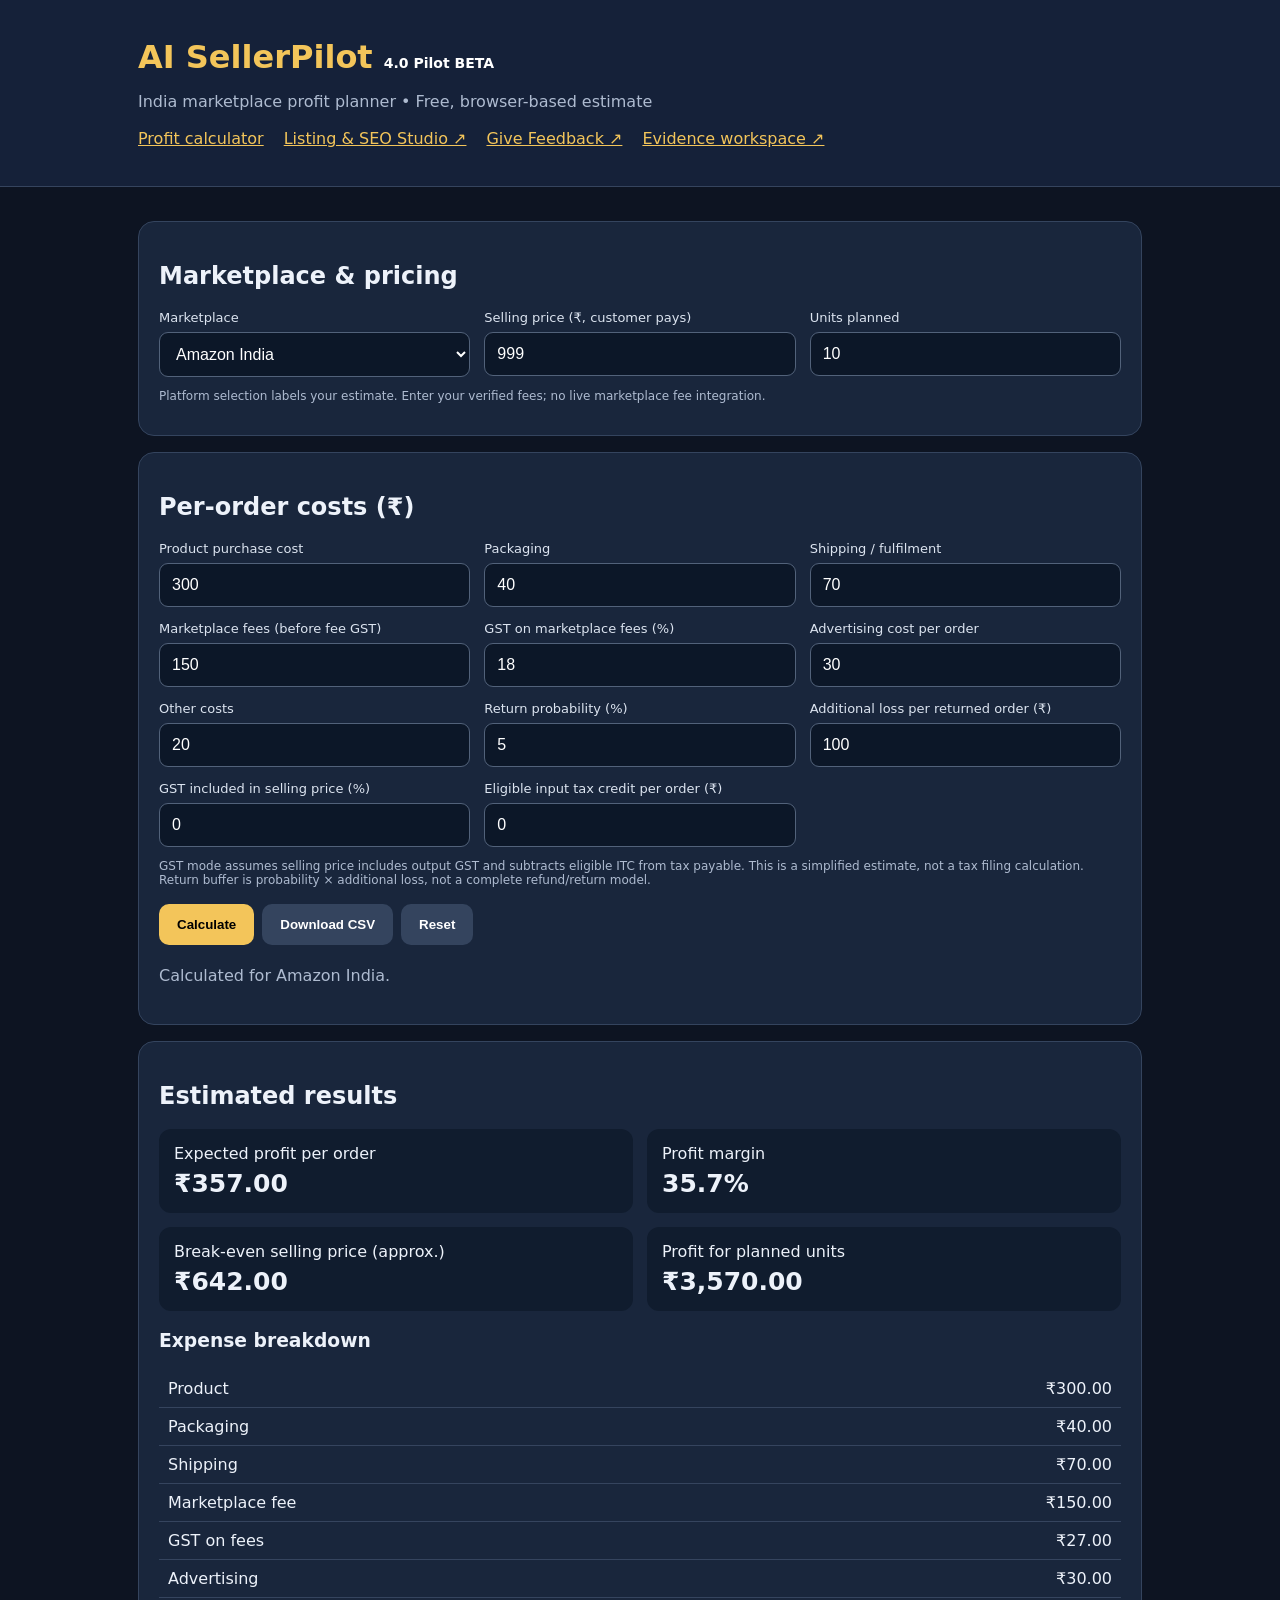
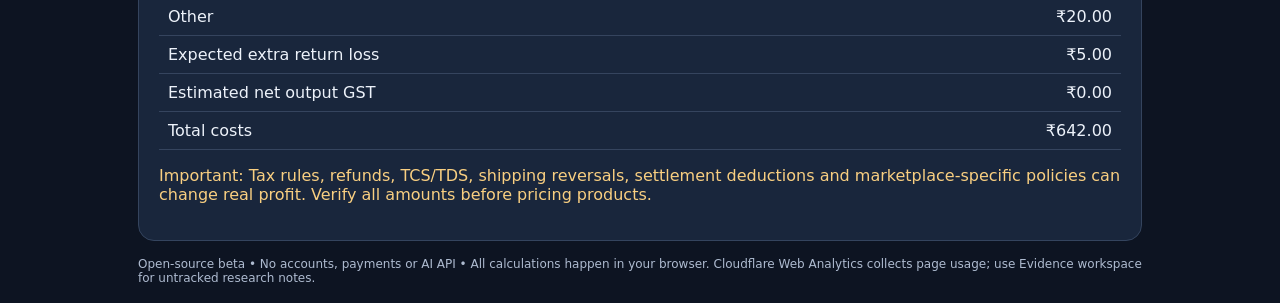
==== commit d731e85e: "Add V4 Pilot evidence workspace with safe local records and exports" ====
--- a/index.html
+++ b/index.html
@@ -1,4 +1,4 @@
-<!doctype html><html lang="en"><head><meta charset="utf-8"><meta name="viewport" content="width=device-width,initial-scale=1"><title>AI SellerPilot 3.0 • Profit Planner</title><style>:root{font-family:system-ui,Arial;background:#0d1422;color:#edf2fa}*{box-sizing:border-box}body{margin:0}header{background:#152139;border-bottom:1px solid #35445e;padding:20px}main{max-width:1040px;margin:auto;padding:18px}h1{margin:0;color:#f3c55a}p,small{color:#aebbd0}.grid{display:grid;grid-template-columns:repeat(2,minmax(0,1fr));gap:14px}.panel{background:#19263c;border:1px solid #34445e;border-radius:16px;padding:20px;margin:16px 0}.fields{display:grid;grid-template-columns:repeat(3,minmax(0,1fr));gap:14px}label{font-size:13px;color:#dce4f0}input,select{display:block;width:100%;padding:12px;margin-top:7px;border:1px solid #52627a;border-radius:9px;background:#0c1728;color:white;font-size:16px}button{background:#f3c55a;border:0;border-radius:10px;padding:13px 18px;font-weight:700;cursor:pointer;margin:5px 8px 5px 0}.secondary{background:#34445e;color:white}.metric{padding:15px;background:#101c2e;border-radius:12px}.metric strong{font-size:25px;display:block;margin-top:6px}.warn{color:#f9cf81}.muted{font-size:12px;color:#aebbd0}#status{min-height:22px}table{width:100%;border-collapse:collapse}td{padding:9px;border-bottom:1px solid #35445e}td:last-child{text-align:right}@media(max-width:720px){.fields,.grid{grid-template-columns:1fr}main{padding:12px}.panel{padding:15px}}a{color:#f3c55a}.workspace-nav{display:flex;gap:20px;flex-wrap:wrap;margin-top:18px}input:focus-visible,button:focus-visible,a:focus-visible,select:focus-visible{outline:3px solid #85bbff;outline-offset:3px}.metric strong{overflow-wrap:anywhere}</style></head><body><header><main><h1>AI SellerPilot <span style="font-size:14px;color:#fff">3.0 BETA</span></h1><p>India marketplace profit planner • Free, private, browser-based estimate</p><nav class="workspace-nav" aria-label="Main navigation"><a href="index.html" aria-current="page">Profit calculator</a><a href="listing.html">Listing & SEO Studio ↗</a><a href="https://docs.google.com/forms/d/e/1FAIpQLSeM1rBS4YeqHD3VyHbS-gMjqbxgYlLzSdxD7QoHNA4dIBgzLw/viewform?usp=header" target="_blank" rel="noopener noreferrer" aria-label="Give feedback on AI SellerPilot (opens in a new tab)">Give Feedback ↗</a></nav></main></header><main><section class="panel"><h2>Marketplace & pricing</h2><div class="fields"><label>Marketplace<select id="market"><option>Amazon India</option><option>Flipkart</option><option>Meesho</option><option>Shopify / Own Store</option><option>Other</option></select></label><label>Selling price (₹, customer pays)<input id="price" type="number" min="0" step="0.01" value="999"></label><label>Units planned<input id="units" type="number" min="1" step="1" value="10"></label></div><p class="muted">Platform selection labels your estimate. Enter your verified fees; no live marketplace fee integration.</p></section><section class="panel"><h2>Per-order costs (₹)</h2><div class="fields"><label>Product purchase cost<input id="cost" type="number" min="0" value="300"></label><label>Packaging<input id="pack" type="number" min="0" value="40"></label><label>Shipping / fulfilment<input id="ship" type="number" min="0" value="70"></label><label>Marketplace fees (before fee GST)<input id="fees" type="number" min="0" value="150"></label><label>GST on marketplace fees (%)<input id="feeTax" type="number" min="0" max="100" value="18"></label><label>Advertising cost per order<input id="ads" type="number" min="0" value="30"></label><label>Other costs<input id="other" type="number" min="0" value="20"></label><label>Return probability (%)<input id="returnRate" type="number" min="0" max="100" value="5"></label><label>Additional loss per returned order (₹)<input id="returnLoss" type="number" min="0" value="100"></label><label>GST included in selling price (%)<input id="salesTax" type="number" min="0" max="100" value="0"></label><label>Eligible input tax credit per order (₹)<input id="itc" type="number" min="0" value="0"></label></div><p class="muted">GST mode assumes selling price includes output GST and subtracts eligible ITC from tax payable. This is a simplified estimate, not a tax filing calculation. Return buffer is probability × additional loss, not a complete refund/return model.</p><button id="calc">Calculate</button><button id="csv" class="secondary">Download CSV</button><button id="reset" class="secondary">Reset</button><p id="status" role="status"></p></section><section class="panel"><h2>Estimated results</h2><div class="grid"><div class="metric">Expected profit per order<strong id="profit">—</strong></div><div class="metric">Profit margin<strong id="margin">—</strong></div><div class="metric">Break-even selling price (approx.)<strong id="breakEven">—</strong></div><div class="metric">Profit for planned units<strong id="total">—</strong></div></div><h3>Expense breakdown</h3><table id="details"></table><p class="warn">Important: Tax rules, refunds, TCS/TDS, shipping reversals, settlement deductions and marketplace-specific policies can change real profit. Verify all amounts before pricing products.</p></section><footer class="muted">Open-source beta • No accounts, payments or AI API • All calculations happen in your browser.</footer></main><script>
+<!doctype html><html lang="en"><head><meta charset="utf-8"><meta name="viewport" content="width=device-width,initial-scale=1"><title>AI SellerPilot 4.0 Pilot • Profit Planner</title><style>:root{font-family:system-ui,Arial;background:#0d1422;color:#edf2fa}*{box-sizing:border-box}body{margin:0}header{background:#152139;border-bottom:1px solid #35445e;padding:20px}main{max-width:1040px;margin:auto;padding:18px}h1{margin:0;color:#f3c55a}p,small{color:#aebbd0}.grid{display:grid;grid-template-columns:repeat(2,minmax(0,1fr));gap:14px}.panel{background:#19263c;border:1px solid #34445e;border-radius:16px;padding:20px;margin:16px 0}.fields{display:grid;grid-template-columns:repeat(3,minmax(0,1fr));gap:14px}label{font-size:13px;color:#dce4f0}input,select{display:block;width:100%;padding:12px;margin-top:7px;border:1px solid #52627a;border-radius:9px;background:#0c1728;color:white;font-size:16px}button{background:#f3c55a;border:0;border-radius:10px;padding:13px 18px;font-weight:700;cursor:pointer;margin:5px 8px 5px 0}.secondary{background:#34445e;color:white}.metric{padding:15px;background:#101c2e;border-radius:12px}.metric strong{font-size:25px;display:block;margin-top:6px}.warn{color:#f9cf81}.muted{font-size:12px;color:#aebbd0}#status{min-height:22px}table{width:100%;border-collapse:collapse}td{padding:9px;border-bottom:1px solid #35445e}td:last-child{text-align:right}@media(max-width:720px){.fields,.grid{grid-template-columns:1fr}main{padding:12px}.panel{padding:15px}}a{color:#f3c55a}.workspace-nav{display:flex;gap:20px;flex-wrap:wrap;margin-top:18px}input:focus-visible,button:focus-visible,a:focus-visible,select:focus-visible{outline:3px solid #85bbff;outline-offset:3px}.metric strong{overflow-wrap:anywhere}</style></head><body><header><main><h1>AI SellerPilot <span style="font-size:14px;color:#fff">4.0 Pilot BETA</span></h1><p>India marketplace profit planner • Free, browser-based estimate</p><nav class="workspace-nav" aria-label="Main navigation"><a href="index.html" aria-current="page">Profit calculator</a><a href="listing.html">Listing & SEO Studio ↗</a><a href="https://docs.google.com/forms/d/e/1FAIpQLSeM1rBS4YeqHD3VyHbS-gMjqbxgYlLzSdxD7QoHNA4dIBgzLw/viewform?usp=header" target="_blank" rel="noopener noreferrer" aria-label="Give feedback on AI SellerPilot (opens in a new tab)">Give Feedback ↗</a><a href="workspace.html">Evidence workspace ↗</a></nav></main></header><main><section class="panel"><h2>Marketplace & pricing</h2><div class="fields"><label>Marketplace<select id="market"><option>Amazon India</option><option>Flipkart</option><option>Meesho</option><option>Shopify / Own Store</option><option>Other</option></select></label><label>Selling price (₹, customer pays)<input id="price" type="number" min="0" step="0.01" value="999"></label><label>Units planned<input id="units" type="number" min="1" step="1" value="10"></label></div><p class="muted">Platform selection labels your estimate. Enter your verified fees; no live marketplace fee integration.</p></section><section class="panel"><h2>Per-order costs (₹)</h2><div class="fields"><label>Product purchase cost<input id="cost" type="number" min="0" value="300"></label><label>Packaging<input id="pack" type="number" min="0" value="40"></label><label>Shipping / fulfilment<input id="ship" type="number" min="0" value="70"></label><label>Marketplace fees (before fee GST)<input id="fees" type="number" min="0" value="150"></label><label>GST on marketplace fees (%)<input id="feeTax" type="number" min="0" max="100" value="18"></label><label>Advertising cost per order<input id="ads" type="number" min="0" value="30"></label><label>Other costs<input id="other" type="number" min="0" value="20"></label><label>Return probability (%)<input id="returnRate" type="number" min="0" max="100" value="5"></label><label>Additional loss per returned order (₹)<input id="returnLoss" type="number" min="0" value="100"></label><label>GST included in selling price (%)<input id="salesTax" type="number" min="0" max="100" value="0"></label><label>Eligible input tax credit per order (₹)<input id="itc" type="number" min="0" value="0"></label></div><p class="muted">GST mode assumes selling price includes output GST and subtracts eligible ITC from tax payable. This is a simplified estimate, not a tax filing calculation. Return buffer is probability × additional loss, not a complete refund/return model.</p><button id="calc">Calculate</button><button id="csv" class="secondary">Download CSV</button><button id="reset" class="secondary">Reset</button><p id="status" role="status"></p></section><section class="panel"><h2>Estimated results</h2><div class="grid"><div class="metric">Expected profit per order<strong id="profit">—</strong></div><div class="metric">Profit margin<strong id="margin">—</strong></div><div class="metric">Break-even selling price (approx.)<strong id="breakEven">—</strong></div><div class="metric">Profit for planned units<strong id="total">—</strong></div></div><h3>Expense breakdown</h3><table id="details"></table><p class="warn">Important: Tax rules, refunds, TCS/TDS, shipping reversals, settlement deductions and marketplace-specific policies can change real profit. Verify all amounts before pricing products.</p></section><footer class="muted">Open-source beta • No accounts, payments or AI API • All calculations happen in your browser. Cloudflare Web Analytics collects page usage; use Evidence workspace for untracked research notes.</footer></main><script>
 const ids=['price','units','cost','pack','ship','fees','feeTax','ads','other','returnRate','returnLoss','salesTax','itc'];let latest=null;
 const rupee=n=>'₹'+n.toLocaleString('en-IN',{minimumFractionDigits:2,maximumFractionDigits:2});
 function calculate(){let v={};for(const id of ids){const el=document.getElementById(id);if(el.value.trim()===''){return error('Fill all fields.')}v[id]=Number(el.value);if(!Number.isFinite(v[id])||v[id]<0||v[id]>1e12){return error('Enter valid non-negative numbers, at most 1 trillion.')}}if(!Number.isInteger(v.units)||v.units<1)return error('Units must be a whole number of at least 1.');for(const id of ['feeTax','returnRate','salesTax'])if(v[id]>100)return error('Percentages cannot exceed 100.');const platform=document.getElementById('market').value;const feeGST=v.fees*v.feeTax/100;const expectedReturn=v.returnRate*v.returnLoss/100;const outputGST=v.price*v.salesTax/(100+v.salesTax);const netTax=Math.max(0,outputGST-v.itc);const expenses=v.cost+v.pack+v.ship+v.fees+feeGST+v.ads+v.other+expectedReturn+netTax;const profit=v.price-expenses;const margin=v.price>0?profit/v.price*100:0;const fixed=v.cost+v.pack+v.ship+v.fees+feeGST+v.ads+v.other+expectedReturn;const netTaxRate=v.salesTax/(100+v.salesTax);const breakEven=Math.max(fixed,(fixed-v.itc)/(1-netTaxRate));latest={platform,...v,feeGST,expectedReturn,outputGST,netTax,expenses,profit,margin,breakEven,totalProfit:profit*v.units};document.getElementById('profit').textContent=rupee(profit);document.getElementById('margin').textContent=margin.toFixed(1)+'%';document.getElementById('breakEven').textContent=rupee(breakEven);document.getElementById('total').textContent=rupee(profit*v.units);const rows=[['Product',v.cost],['Packaging',v.pack],['Shipping',v.ship],['Marketplace fee',v.fees],['GST on fees',feeGST],['Advertising',v.ads],['Other',v.other],['Expected extra return loss',expectedReturn],['Estimated net output GST',netTax],['Total costs',expenses]];document.getElementById('details').innerHTML=rows.map(([name,num])=>'<tr><td>'+name+'</td><td>'+rupee(num)+'</td></tr>').join('');document.getElementById('status').textContent='Calculated for '+platform+'.';}
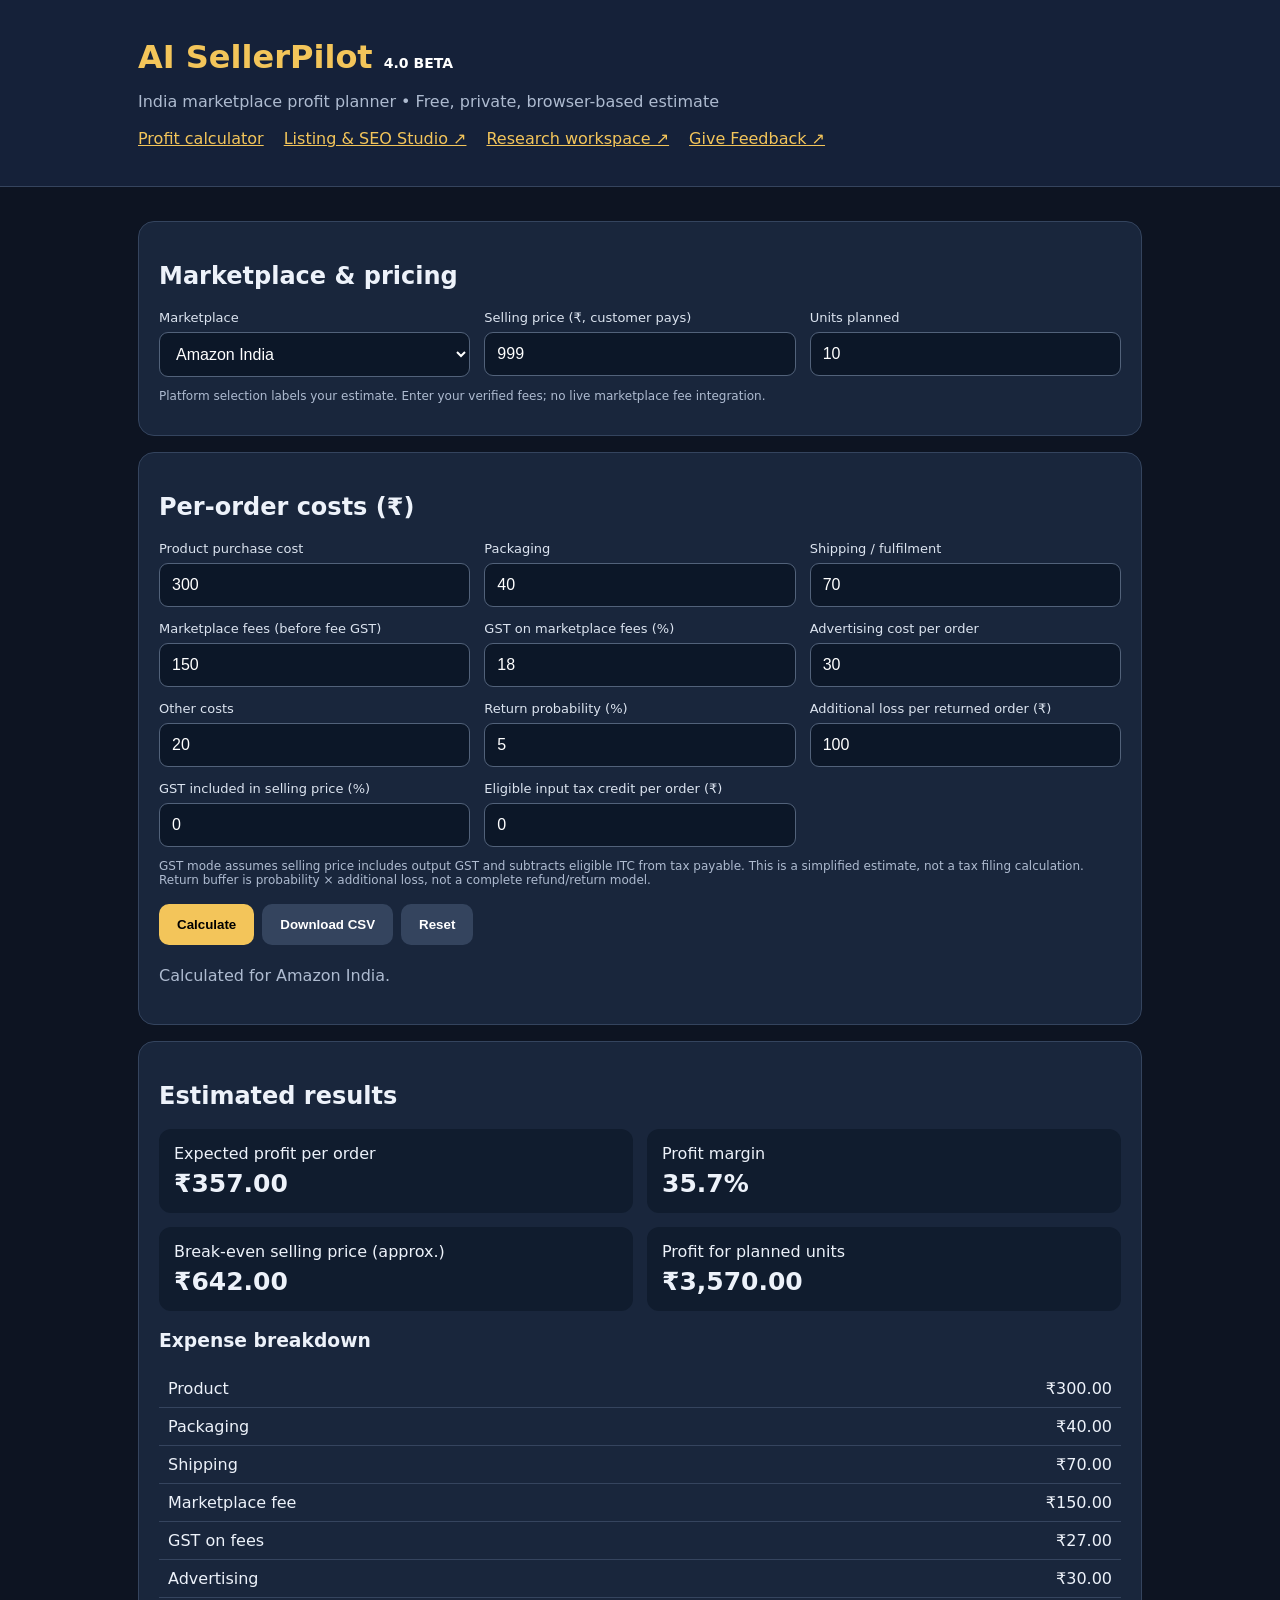
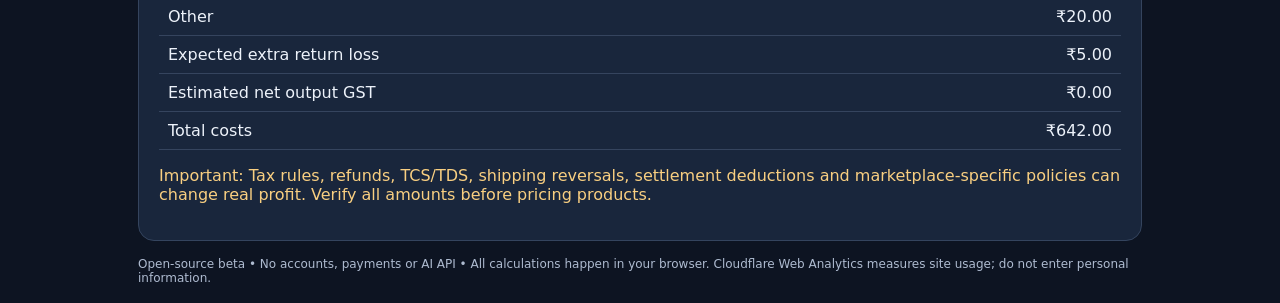
==== commit 88294f89: "Add V4 free research workspace and security hardening" ====
--- a/index.html
+++ b/index.html
@@ -1,9 +1,3 @@
-<!doctype html><html lang="en"><head><meta charset="utf-8"><meta name="viewport" content="width=device-width,initial-scale=1"><title>AI SellerPilot 4.0 Pilot • Profit Planner</title><style>:root{font-family:system-ui,Arial;background:#0d1422;color:#edf2fa}*{box-sizing:border-box}body{margin:0}header{background:#152139;border-bottom:1px solid #35445e;padding:20px}main{max-width:1040px;margin:auto;padding:18px}h1{margin:0;color:#f3c55a}p,small{color:#aebbd0}.grid{display:grid;grid-template-columns:repeat(2,minmax(0,1fr));gap:14px}.panel{background:#19263c;border:1px solid #34445e;border-radius:16px;padding:20px;margin:16px 0}.fields{display:grid;grid-template-columns:repeat(3,minmax(0,1fr));gap:14px}label{font-size:13px;color:#dce4f0}input,select{display:block;width:100%;padding:12px;margin-top:7px;border:1px solid #52627a;border-radius:9px;background:#0c1728;color:white;font-size:16px}button{background:#f3c55a;border:0;border-radius:10px;padding:13px 18px;font-weight:700;cursor:pointer;margin:5px 8px 5px 0}.secondary{background:#34445e;color:white}.metric{padding:15px;background:#101c2e;border-radius:12px}.metric strong{font-size:25px;display:block;margin-top:6px}.warn{color:#f9cf81}.muted{font-size:12px;color:#aebbd0}#status{min-height:22px}table{width:100%;border-collapse:collapse}td{padding:9px;border-bottom:1px solid #35445e}td:last-child{text-align:right}@media(max-width:720px){.fields,.grid{grid-template-columns:1fr}main{padding:12px}.panel{padding:15px}}a{color:#f3c55a}.workspace-nav{display:flex;gap:20px;flex-wrap:wrap;margin-top:18px}input:focus-visible,button:focus-visible,a:focus-visible,select:focus-visible{outline:3px solid #85bbff;outline-offset:3px}.metric strong{overflow-wrap:anywhere}</style></head><body><header><main><h1>AI SellerPilot <span style="font-size:14px;color:#fff">4.0 Pilot BETA</span></h1><p>India marketplace profit planner • Free, browser-based estimate</p><nav class="workspace-nav" aria-label="Main navigation"><a href="index.html" aria-current="page">Profit calculator</a><a href="listing.html">Listing & SEO Studio ↗</a><a href="https://docs.google.com/forms/d/e/1FAIpQLSeM1rBS4YeqHD3VyHbS-gMjqbxgYlLzSdxD7QoHNA4dIBgzLw/viewform?usp=header" target="_blank" rel="noopener noreferrer" aria-label="Give feedback on AI SellerPilot (opens in a new tab)">Give Feedback ↗</a><a href="workspace.html">Evidence workspace ↗</a></nav></main></header><main><section class="panel"><h2>Marketplace & pricing</h2><div class="fields"><label>Marketplace<select id="market"><option>Amazon India</option><option>Flipkart</option><option>Meesho</option><option>Shopify / Own Store</option><option>Other</option></select></label><label>Selling price (₹, customer pays)<input id="price" type="number" min="0" step="0.01" value="999"></label><label>Units planned<input id="units" type="number" min="1" step="1" value="10"></label></div><p class="muted">Platform selection labels your estimate. Enter your verified fees; no live marketplace fee integration.</p></section><section class="panel"><h2>Per-order costs (₹)</h2><div class="fields"><label>Product purchase cost<input id="cost" type="number" min="0" value="300"></label><label>Packaging<input id="pack" type="number" min="0" value="40"></label><label>Shipping / fulfilment<input id="ship" type="number" min="0" value="70"></label><label>Marketplace fees (before fee GST)<input id="fees" type="number" min="0" value="150"></label><label>GST on marketplace fees (%)<input id="feeTax" type="number" min="0" max="100" value="18"></label><label>Advertising cost per order<input id="ads" type="number" min="0" value="30"></label><label>Other costs<input id="other" type="number" min="0" value="20"></label><label>Return probability (%)<input id="returnRate" type="number" min="0" max="100" value="5"></label><label>Additional loss per returned order (₹)<input id="returnLoss" type="number" min="0" value="100"></label><label>GST included in selling price (%)<input id="salesTax" type="number" min="0" max="100" value="0"></label><label>Eligible input tax credit per order (₹)<input id="itc" type="number" min="0" value="0"></label></div><p class="muted">GST mode assumes selling price includes output GST and subtracts eligible ITC from tax payable. This is a simplified estimate, not a tax filing calculation. Return buffer is probability × additional loss, not a complete refund/return model.</p><button id="calc">Calculate</button><button id="csv" class="secondary">Download CSV</button><button id="reset" class="secondary">Reset</button><p id="status" role="status"></p></section><section class="panel"><h2>Estimated results</h2><div class="grid"><div class="metric">Expected profit per order<strong id="profit">—</strong></div><div class="metric">Profit margin<strong id="margin">—</strong></div><div class="metric">Break-even selling price (approx.)<strong id="breakEven">—</strong></div><div class="metric">Profit for planned units<strong id="total">—</strong></div></div><h3>Expense breakdown</h3><table id="details"></table><p class="warn">Important: Tax rules, refunds, TCS/TDS, shipping reversals, settlement deductions and marketplace-specific policies can change real profit. Verify all amounts before pricing products.</p></section><footer class="muted">Open-source beta • No accounts, payments or AI API • All calculations happen in your browser. Cloudflare Web Analytics collects page usage; use Evidence workspace for untracked research notes.</footer></main><script>
-const ids=['price','units','cost','pack','ship','fees','feeTax','ads','other','returnRate','returnLoss','salesTax','itc'];let latest=null;
-const rupee=n=>'₹'+n.toLocaleString('en-IN',{minimumFractionDigits:2,maximumFractionDigits:2});
-function calculate(){let v={};for(const id of ids){const el=document.getElementById(id);if(el.value.trim()===''){return error('Fill all fields.')}v[id]=Number(el.value);if(!Number.isFinite(v[id])||v[id]<0||v[id]>1e12){return error('Enter valid non-negative numbers, at most 1 trillion.')}}if(!Number.isInteger(v.units)||v.units<1)return error('Units must be a whole number of at least 1.');for(const id of ['feeTax','returnRate','salesTax'])if(v[id]>100)return error('Percentages cannot exceed 100.');const platform=document.getElementById('market').value;const feeGST=v.fees*v.feeTax/100;const expectedReturn=v.returnRate*v.returnLoss/100;const outputGST=v.price*v.salesTax/(100+v.salesTax);const netTax=Math.max(0,outputGST-v.itc);const expenses=v.cost+v.pack+v.ship+v.fees+feeGST+v.ads+v.other+expectedReturn+netTax;const profit=v.price-expenses;const margin=v.price>0?profit/v.price*100:0;const fixed=v.cost+v.pack+v.ship+v.fees+feeGST+v.ads+v.other+expectedReturn;const netTaxRate=v.salesTax/(100+v.salesTax);const breakEven=Math.max(fixed,(fixed-v.itc)/(1-netTaxRate));latest={platform,...v,feeGST,expectedReturn,outputGST,netTax,expenses,profit,margin,breakEven,totalProfit:profit*v.units};document.getElementById('profit').textContent=rupee(profit);document.getElementById('margin').textContent=margin.toFixed(1)+'%';document.getElementById('breakEven').textContent=rupee(breakEven);document.getElementById('total').textContent=rupee(profit*v.units);const rows=[['Product',v.cost],['Packaging',v.pack],['Shipping',v.ship],['Marketplace fee',v.fees],['GST on fees',feeGST],['Advertising',v.ads],['Other',v.other],['Expected extra return loss',expectedReturn],['Estimated net output GST',netTax],['Total costs',expenses]];document.getElementById('details').innerHTML=rows.map(([name,num])=>'<tr><td>'+name+'</td><td>'+rupee(num)+'</td></tr>').join('');document.getElementById('status').textContent='Calculated for '+platform+'.';}
-function error(msg){latest=null;document.getElementById('status').textContent=msg;for(const id of ['profit','margin','breakEven','total'])document.getElementById(id).textContent='—';document.getElementById('details').innerHTML='';}
-for(const id of [...ids,'market'])document.getElementById(id).addEventListener('input',()=>error('Inputs changed. Calculate again.'));document.getElementById('calc').onclick=calculate;document.getElementById('csv').onclick=()=>{calculate();if(!latest)return;const rows=[['Metric','Value'],...Object.entries(latest).map(([k,v])=>[k,v])];const csv=rows.map(r=>r.map(x=>'"'+String(x).replaceAll('"','""')+'"').join(',')).join('\r\n');const url=URL.createObjectURL(new Blob([csv],{type:'text/csv;charset=utf-8'}));const a=document.createElement('a');a.href=url;a.download='sellerpilot-profit-estimate.csv';a.click();setTimeout(()=>URL.revokeObjectURL(url),1000)};document.getElementById('reset').onclick=()=>location.reload();calculate();
-</script>
+<!doctype html><html lang="en"><head><meta charset="utf-8"><meta name="referrer" content="no-referrer"><meta http-equiv="Content-Security-Policy" content="default-src 'self'; script-src 'self' https://static.cloudflareinsights.com; style-src 'self' 'unsafe-inline'; connect-src https://cloudflareinsights.com; img-src 'self' data:; object-src 'none'; base-uri 'none'; form-action 'none'"><meta name="viewport" content="width=device-width,initial-scale=1"><title>AI SellerPilot 4.0 • Profit Planner</title><style>:root{font-family:system-ui,Arial;background:#0d1422;color:#edf2fa}*{box-sizing:border-box}body{margin:0}header{background:#152139;border-bottom:1px solid #35445e;padding:20px}main{max-width:1040px;margin:auto;padding:18px}h1{margin:0;color:#f3c55a}p,small{color:#aebbd0}.grid{display:grid;grid-template-columns:repeat(2,minmax(0,1fr));gap:14px}.panel{background:#19263c;border:1px solid #34445e;border-radius:16px;padding:20px;margin:16px 0}.fields{display:grid;grid-template-columns:repeat(3,minmax(0,1fr));gap:14px}label{font-size:13px;color:#dce4f0}input,select{display:block;width:100%;padding:12px;margin-top:7px;border:1px solid #52627a;border-radius:9px;background:#0c1728;color:white;font-size:16px}button{background:#f3c55a;border:0;border-radius:10px;padding:13px 18px;font-weight:700;cursor:pointer;margin:5px 8px 5px 0}.secondary{background:#34445e;color:white}.metric{padding:15px;background:#101c2e;border-radius:12px}.metric strong{font-size:25px;display:block;margin-top:6px}.warn{color:#f9cf81}.muted{font-size:12px;color:#aebbd0}#status{min-height:22px}table{width:100%;border-collapse:collapse}td{padding:9px;border-bottom:1px solid #35445e}td:last-child{text-align:right}@media(max-width:720px){.fields,.grid{grid-template-columns:1fr}main{padding:12px}.panel{padding:15px}}a{color:#f3c55a}.workspace-nav{display:flex;gap:20px;flex-wrap:wrap;margin-top:18px}input:focus-visible,button:focus-visible,a:focus-visible,select:focus-visible{outline:3px solid #85bbff;outline-offset:3px}.metric strong{overflow-wrap:anywhere}</style></head><body><header><main><h1>AI SellerPilot <span style="font-size:14px;color:#fff">4.0 BETA</span></h1><p>India marketplace profit planner • Free, private, browser-based estimate</p><nav class="workspace-nav" aria-label="Main navigation"><a href="index.html" aria-current="page">Profit calculator</a><a href="listing.html">Listing & SEO Studio ↗</a><a href="workspace.html">Research workspace ↗</a><a href="https://docs.google.com/forms/d/e/1FAIpQLSeM1rBS4YeqHD3VyHbS-gMjqbxgYlLzSdxD7QoHNA4dIBgzLw/viewform?usp=header" target="_blank" rel="noopener noreferrer" aria-label="Give feedback on AI SellerPilot (opens in a new tab)">Give Feedback ↗</a></nav></main></header><main><section class="panel"><h2>Marketplace & pricing</h2><div class="fields"><label>Marketplace<select id="market"><option>Amazon India</option><option>Flipkart</option><option>Meesho</option><option>Shopify / Own Store</option><option>Other</option></select></label><label>Selling price (₹, customer pays)<input id="price" type="number" min="0" step="0.01" value="999"></label><label>Units planned<input id="units" type="number" min="1" step="1" value="10"></label></div><p class="muted">Platform selection labels your estimate. Enter your verified fees; no live marketplace fee integration.</p></section><section class="panel"><h2>Per-order costs (₹)</h2><div class="fields"><label>Product purchase cost<input id="cost" type="number" min="0" value="300"></label><label>Packaging<input id="pack" type="number" min="0" value="40"></label><label>Shipping / fulfilment<input id="ship" type="number" min="0" value="70"></label><label>Marketplace fees (before fee GST)<input id="fees" type="number" min="0" value="150"></label><label>GST on marketplace fees (%)<input id="feeTax" type="number" min="0" max="100" value="18"></label><label>Advertising cost per order<input id="ads" type="number" min="0" value="30"></label><label>Other costs<input id="other" type="number" min="0" value="20"></label><label>Return probability (%)<input id="returnRate" type="number" min="0" max="100" value="5"></label><label>Additional loss per returned order (₹)<input id="returnLoss" type="number" min="0" value="100"></label><label>GST included in selling price (%)<input id="salesTax" type="number" min="0" max="100" value="0"></label><label>Eligible input tax credit per order (₹)<input id="itc" type="number" min="0" value="0"></label></div><p class="muted">GST mode assumes selling price includes output GST and subtracts eligible ITC from tax payable. This is a simplified estimate, not a tax filing calculation. Return buffer is probability × additional loss, not a complete refund/return model.</p><button id="calc">Calculate</button><button id="csv" class="secondary">Download CSV</button><button id="reset" class="secondary">Reset</button><p id="status" role="status"></p></section><section class="panel"><h2>Estimated results</h2><div class="grid"><div class="metric">Expected profit per order<strong id="profit">—</strong></div><div class="metric">Profit margin<strong id="margin">—</strong></div><div class="metric">Break-even selling price (approx.)<strong id="breakEven">—</strong></div><div class="metric">Profit for planned units<strong id="total">—</strong></div></div><h3>Expense breakdown</h3><table id="details"></table><p class="warn">Important: Tax rules, refunds, TCS/TDS, shipping reversals, settlement deductions and marketplace-specific policies can change real profit. Verify all amounts before pricing products.</p></section><footer class="muted">Open-source beta • No accounts, payments or AI API • All calculations happen in your browser. Cloudflare Web Analytics measures site usage; do not enter personal information.</footer></main><script src="calculator.js"></script>
 <!-- Cloudflare Web Analytics --><script type='module' src='https://static.cloudflareinsights.com/beacon.min.js' data-cf-beacon='{"token": "111fe0dea0d74cd58965f641d86ca739"}'></script><!-- End Cloudflare Web Analytics -->
 </body></html>
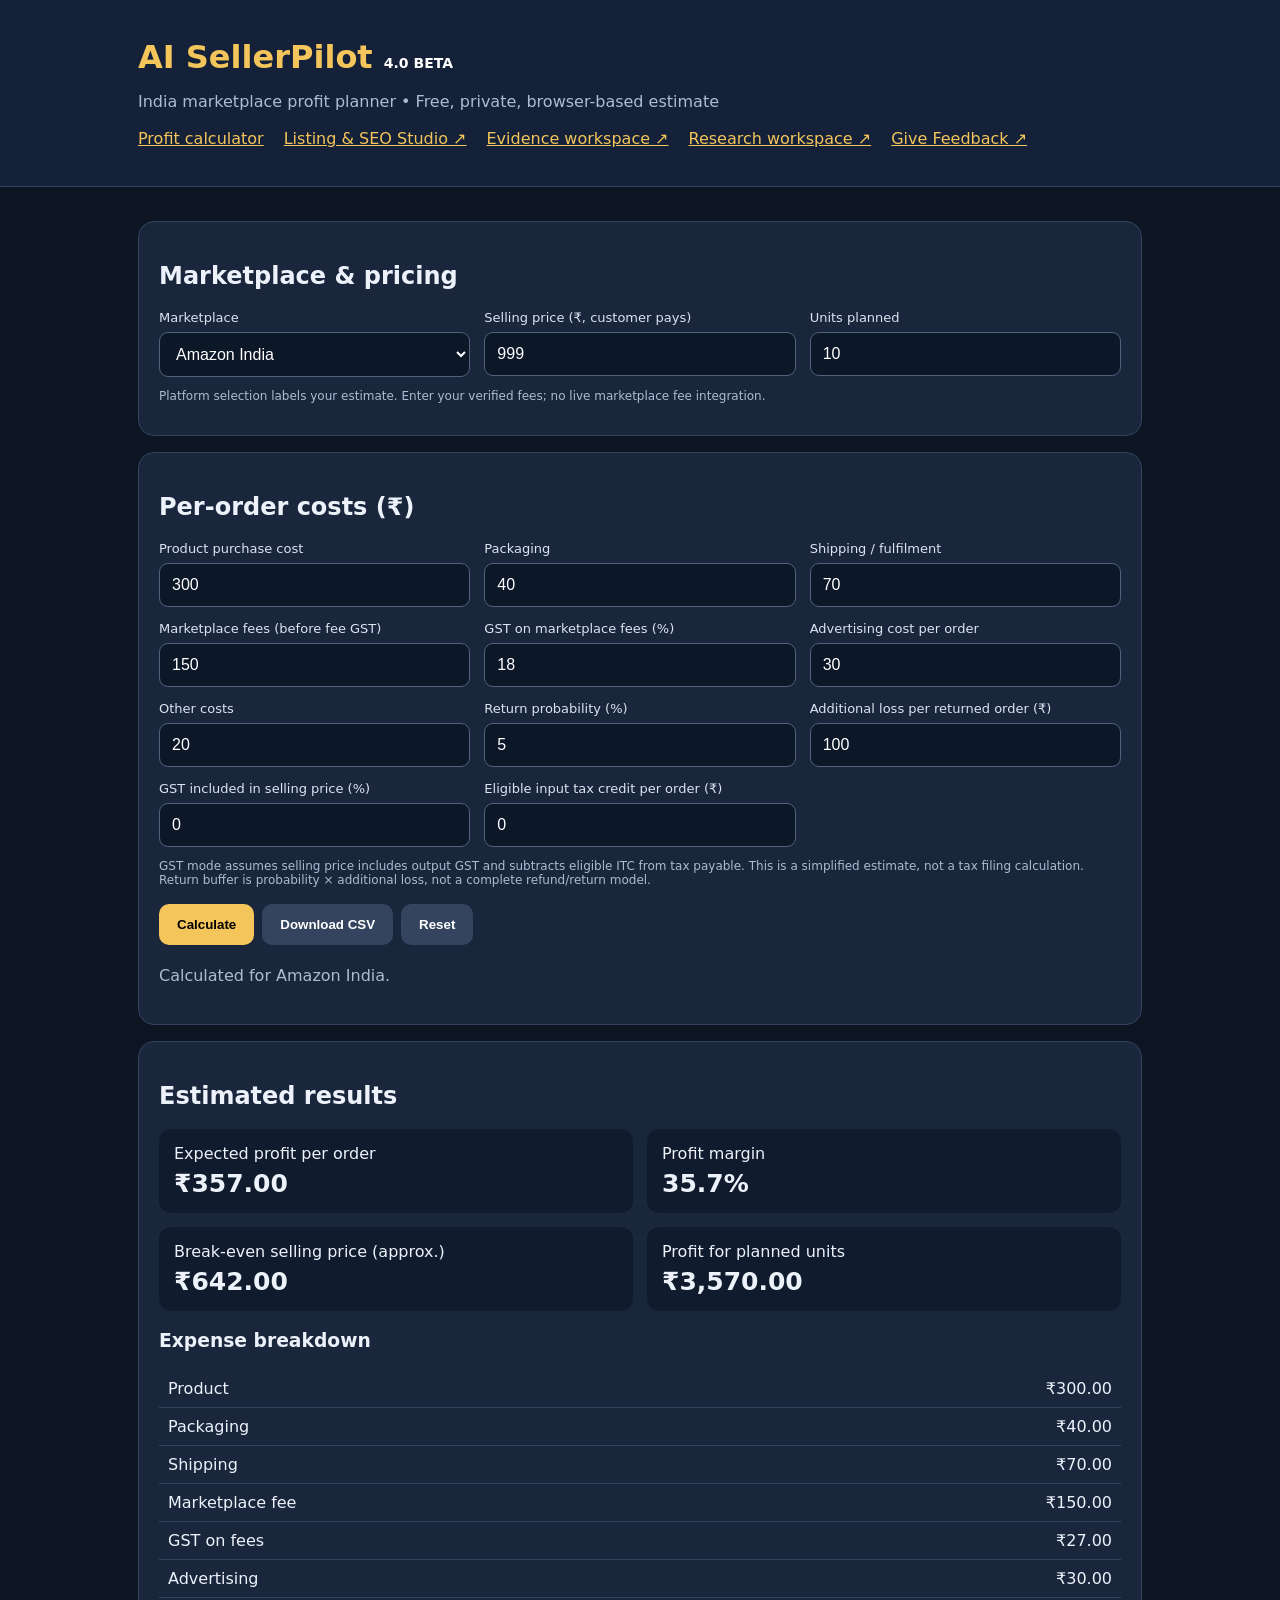
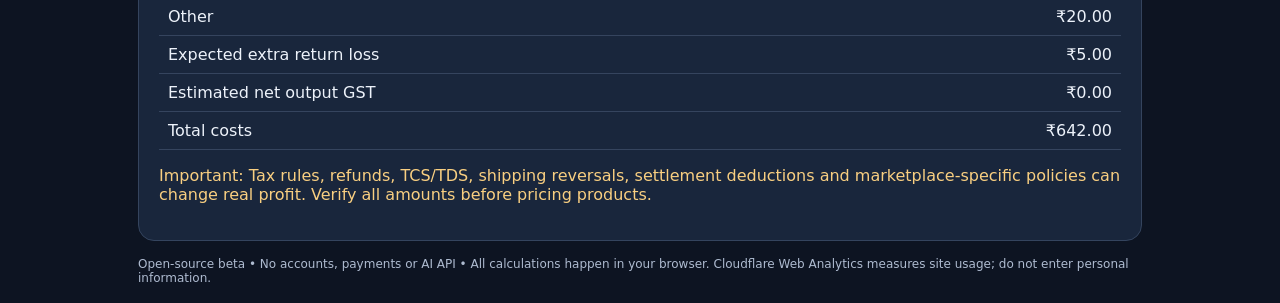
==== commit 3e66a4d4: "Integrate current V4 Pilot without replacing existing evidence or saved data" ====
--- a/index.html
+++ b/index.html
@@ -1,3 +1,3 @@
-<!doctype html><html lang="en"><head><meta charset="utf-8"><meta name="referrer" content="no-referrer"><meta http-equiv="Content-Security-Policy" content="default-src 'self'; script-src 'self' https://static.cloudflareinsights.com; style-src 'self' 'unsafe-inline'; connect-src https://cloudflareinsights.com; img-src 'self' data:; object-src 'none'; base-uri 'none'; form-action 'none'"><meta name="viewport" content="width=device-width,initial-scale=1"><title>AI SellerPilot 4.0 • Profit Planner</title><style>:root{font-family:system-ui,Arial;background:#0d1422;color:#edf2fa}*{box-sizing:border-box}body{margin:0}header{background:#152139;border-bottom:1px solid #35445e;padding:20px}main{max-width:1040px;margin:auto;padding:18px}h1{margin:0;color:#f3c55a}p,small{color:#aebbd0}.grid{display:grid;grid-template-columns:repeat(2,minmax(0,1fr));gap:14px}.panel{background:#19263c;border:1px solid #34445e;border-radius:16px;padding:20px;margin:16px 0}.fields{display:grid;grid-template-columns:repeat(3,minmax(0,1fr));gap:14px}label{font-size:13px;color:#dce4f0}input,select{display:block;width:100%;padding:12px;margin-top:7px;border:1px solid #52627a;border-radius:9px;background:#0c1728;color:white;font-size:16px}button{background:#f3c55a;border:0;border-radius:10px;padding:13px 18px;font-weight:700;cursor:pointer;margin:5px 8px 5px 0}.secondary{background:#34445e;color:white}.metric{padding:15px;background:#101c2e;border-radius:12px}.metric strong{font-size:25px;display:block;margin-top:6px}.warn{color:#f9cf81}.muted{font-size:12px;color:#aebbd0}#status{min-height:22px}table{width:100%;border-collapse:collapse}td{padding:9px;border-bottom:1px solid #35445e}td:last-child{text-align:right}@media(max-width:720px){.fields,.grid{grid-template-columns:1fr}main{padding:12px}.panel{padding:15px}}a{color:#f3c55a}.workspace-nav{display:flex;gap:20px;flex-wrap:wrap;margin-top:18px}input:focus-visible,button:focus-visible,a:focus-visible,select:focus-visible{outline:3px solid #85bbff;outline-offset:3px}.metric strong{overflow-wrap:anywhere}</style></head><body><header><main><h1>AI SellerPilot <span style="font-size:14px;color:#fff">4.0 BETA</span></h1><p>India marketplace profit planner • Free, private, browser-based estimate</p><nav class="workspace-nav" aria-label="Main navigation"><a href="index.html" aria-current="page">Profit calculator</a><a href="listing.html">Listing & SEO Studio ↗</a><a href="workspace.html">Research workspace ↗</a><a href="https://docs.google.com/forms/d/e/1FAIpQLSeM1rBS4YeqHD3VyHbS-gMjqbxgYlLzSdxD7QoHNA4dIBgzLw/viewform?usp=header" target="_blank" rel="noopener noreferrer" aria-label="Give feedback on AI SellerPilot (opens in a new tab)">Give Feedback ↗</a></nav></main></header><main><section class="panel"><h2>Marketplace & pricing</h2><div class="fields"><label>Marketplace<select id="market"><option>Amazon India</option><option>Flipkart</option><option>Meesho</option><option>Shopify / Own Store</option><option>Other</option></select></label><label>Selling price (₹, customer pays)<input id="price" type="number" min="0" step="0.01" value="999"></label><label>Units planned<input id="units" type="number" min="1" step="1" value="10"></label></div><p class="muted">Platform selection labels your estimate. Enter your verified fees; no live marketplace fee integration.</p></section><section class="panel"><h2>Per-order costs (₹)</h2><div class="fields"><label>Product purchase cost<input id="cost" type="number" min="0" value="300"></label><label>Packaging<input id="pack" type="number" min="0" value="40"></label><label>Shipping / fulfilment<input id="ship" type="number" min="0" value="70"></label><label>Marketplace fees (before fee GST)<input id="fees" type="number" min="0" value="150"></label><label>GST on marketplace fees (%)<input id="feeTax" type="number" min="0" max="100" value="18"></label><label>Advertising cost per order<input id="ads" type="number" min="0" value="30"></label><label>Other costs<input id="other" type="number" min="0" value="20"></label><label>Return probability (%)<input id="returnRate" type="number" min="0" max="100" value="5"></label><label>Additional loss per returned order (₹)<input id="returnLoss" type="number" min="0" value="100"></label><label>GST included in selling price (%)<input id="salesTax" type="number" min="0" max="100" value="0"></label><label>Eligible input tax credit per order (₹)<input id="itc" type="number" min="0" value="0"></label></div><p class="muted">GST mode assumes selling price includes output GST and subtracts eligible ITC from tax payable. This is a simplified estimate, not a tax filing calculation. Return buffer is probability × additional loss, not a complete refund/return model.</p><button id="calc">Calculate</button><button id="csv" class="secondary">Download CSV</button><button id="reset" class="secondary">Reset</button><p id="status" role="status"></p></section><section class="panel"><h2>Estimated results</h2><div class="grid"><div class="metric">Expected profit per order<strong id="profit">—</strong></div><div class="metric">Profit margin<strong id="margin">—</strong></div><div class="metric">Break-even selling price (approx.)<strong id="breakEven">—</strong></div><div class="metric">Profit for planned units<strong id="total">—</strong></div></div><h3>Expense breakdown</h3><table id="details"></table><p class="warn">Important: Tax rules, refunds, TCS/TDS, shipping reversals, settlement deductions and marketplace-specific policies can change real profit. Verify all amounts before pricing products.</p></section><footer class="muted">Open-source beta • No accounts, payments or AI API • All calculations happen in your browser. Cloudflare Web Analytics measures site usage; do not enter personal information.</footer></main><script src="calculator.js"></script>
+<!doctype html><html lang="en"><head><meta charset="utf-8"><meta name="referrer" content="no-referrer"><meta http-equiv="Content-Security-Policy" content="default-src 'self'; script-src 'self' https://static.cloudflareinsights.com; style-src 'self' 'unsafe-inline'; connect-src https://cloudflareinsights.com; img-src 'self' data:; object-src 'none'; base-uri 'none'; form-action 'none'"><meta name="viewport" content="width=device-width,initial-scale=1"><title>AI SellerPilot 4.0 • Profit Planner</title><style>:root{font-family:system-ui,Arial;background:#0d1422;color:#edf2fa}*{box-sizing:border-box}body{margin:0}header{background:#152139;border-bottom:1px solid #35445e;padding:20px}main{max-width:1040px;margin:auto;padding:18px}h1{margin:0;color:#f3c55a}p,small{color:#aebbd0}.grid{display:grid;grid-template-columns:repeat(2,minmax(0,1fr));gap:14px}.panel{background:#19263c;border:1px solid #34445e;border-radius:16px;padding:20px;margin:16px 0}.fields{display:grid;grid-template-columns:repeat(3,minmax(0,1fr));gap:14px}label{font-size:13px;color:#dce4f0}input,select{display:block;width:100%;padding:12px;margin-top:7px;border:1px solid #52627a;border-radius:9px;background:#0c1728;color:white;font-size:16px}button{background:#f3c55a;border:0;border-radius:10px;padding:13px 18px;font-weight:700;cursor:pointer;margin:5px 8px 5px 0}.secondary{background:#34445e;color:white}.metric{padding:15px;background:#101c2e;border-radius:12px}.metric strong{font-size:25px;display:block;margin-top:6px}.warn{color:#f9cf81}.muted{font-size:12px;color:#aebbd0}#status{min-height:22px}table{width:100%;border-collapse:collapse}td{padding:9px;border-bottom:1px solid #35445e}td:last-child{text-align:right}@media(max-width:720px){.fields,.grid{grid-template-columns:1fr}main{padding:12px}.panel{padding:15px}}a{color:#f3c55a}.workspace-nav{display:flex;gap:20px;flex-wrap:wrap;margin-top:18px}input:focus-visible,button:focus-visible,a:focus-visible,select:focus-visible{outline:3px solid #85bbff;outline-offset:3px}.metric strong{overflow-wrap:anywhere}</style></head><body><header><main><h1>AI SellerPilot <span style="font-size:14px;color:#fff">4.0 BETA</span></h1><p>India marketplace profit planner • Free, private, browser-based estimate</p><nav class="workspace-nav" aria-label="Main navigation"><a href="index.html" aria-current="page">Profit calculator</a><a href="listing.html">Listing & SEO Studio ↗</a><a href="workspace.html">Evidence workspace ↗</a><a href="research.html">Research workspace ↗</a><a href="https://docs.google.com/forms/d/e/1FAIpQLSeM1rBS4YeqHD3VyHbS-gMjqbxgYlLzSdxD7QoHNA4dIBgzLw/viewform?usp=header" target="_blank" rel="noopener noreferrer" aria-label="Give feedback on AI SellerPilot (opens in a new tab)">Give Feedback ↗</a></nav></main></header><main><section class="panel"><h2>Marketplace & pricing</h2><div class="fields"><label>Marketplace<select id="market"><option>Amazon India</option><option>Flipkart</option><option>Meesho</option><option>Shopify / Own Store</option><option>Other</option></select></label><label>Selling price (₹, customer pays)<input id="price" type="number" min="0" step="0.01" value="999"></label><label>Units planned<input id="units" type="number" min="1" step="1" value="10"></label></div><p class="muted">Platform selection labels your estimate. Enter your verified fees; no live marketplace fee integration.</p></section><section class="panel"><h2>Per-order costs (₹)</h2><div class="fields"><label>Product purchase cost<input id="cost" type="number" min="0" value="300"></label><label>Packaging<input id="pack" type="number" min="0" value="40"></label><label>Shipping / fulfilment<input id="ship" type="number" min="0" value="70"></label><label>Marketplace fees (before fee GST)<input id="fees" type="number" min="0" value="150"></label><label>GST on marketplace fees (%)<input id="feeTax" type="number" min="0" max="100" value="18"></label><label>Advertising cost per order<input id="ads" type="number" min="0" value="30"></label><label>Other costs<input id="other" type="number" min="0" value="20"></label><label>Return probability (%)<input id="returnRate" type="number" min="0" max="100" value="5"></label><label>Additional loss per returned order (₹)<input id="returnLoss" type="number" min="0" value="100"></label><label>GST included in selling price (%)<input id="salesTax" type="number" min="0" max="100" value="0"></label><label>Eligible input tax credit per order (₹)<input id="itc" type="number" min="0" value="0"></label></div><p class="muted">GST mode assumes selling price includes output GST and subtracts eligible ITC from tax payable. This is a simplified estimate, not a tax filing calculation. Return buffer is probability × additional loss, not a complete refund/return model.</p><button id="calc">Calculate</button><button id="csv" class="secondary">Download CSV</button><button id="reset" class="secondary">Reset</button><p id="status" role="status"></p></section><section class="panel"><h2>Estimated results</h2><div class="grid"><div class="metric">Expected profit per order<strong id="profit">—</strong></div><div class="metric">Profit margin<strong id="margin">—</strong></div><div class="metric">Break-even selling price (approx.)<strong id="breakEven">—</strong></div><div class="metric">Profit for planned units<strong id="total">—</strong></div></div><h3>Expense breakdown</h3><table id="details"></table><p class="warn">Important: Tax rules, refunds, TCS/TDS, shipping reversals, settlement deductions and marketplace-specific policies can change real profit. Verify all amounts before pricing products.</p></section><footer class="muted">Open-source beta • No accounts, payments or AI API • All calculations happen in your browser. Cloudflare Web Analytics measures site usage; do not enter personal information.</footer></main><script src="calculator.js"></script>
 <!-- Cloudflare Web Analytics --><script type='module' src='https://static.cloudflareinsights.com/beacon.min.js' data-cf-beacon='{"token": "111fe0dea0d74cd58965f641d86ca739"}'></script><!-- End Cloudflare Web Analytics -->
 </body></html>
